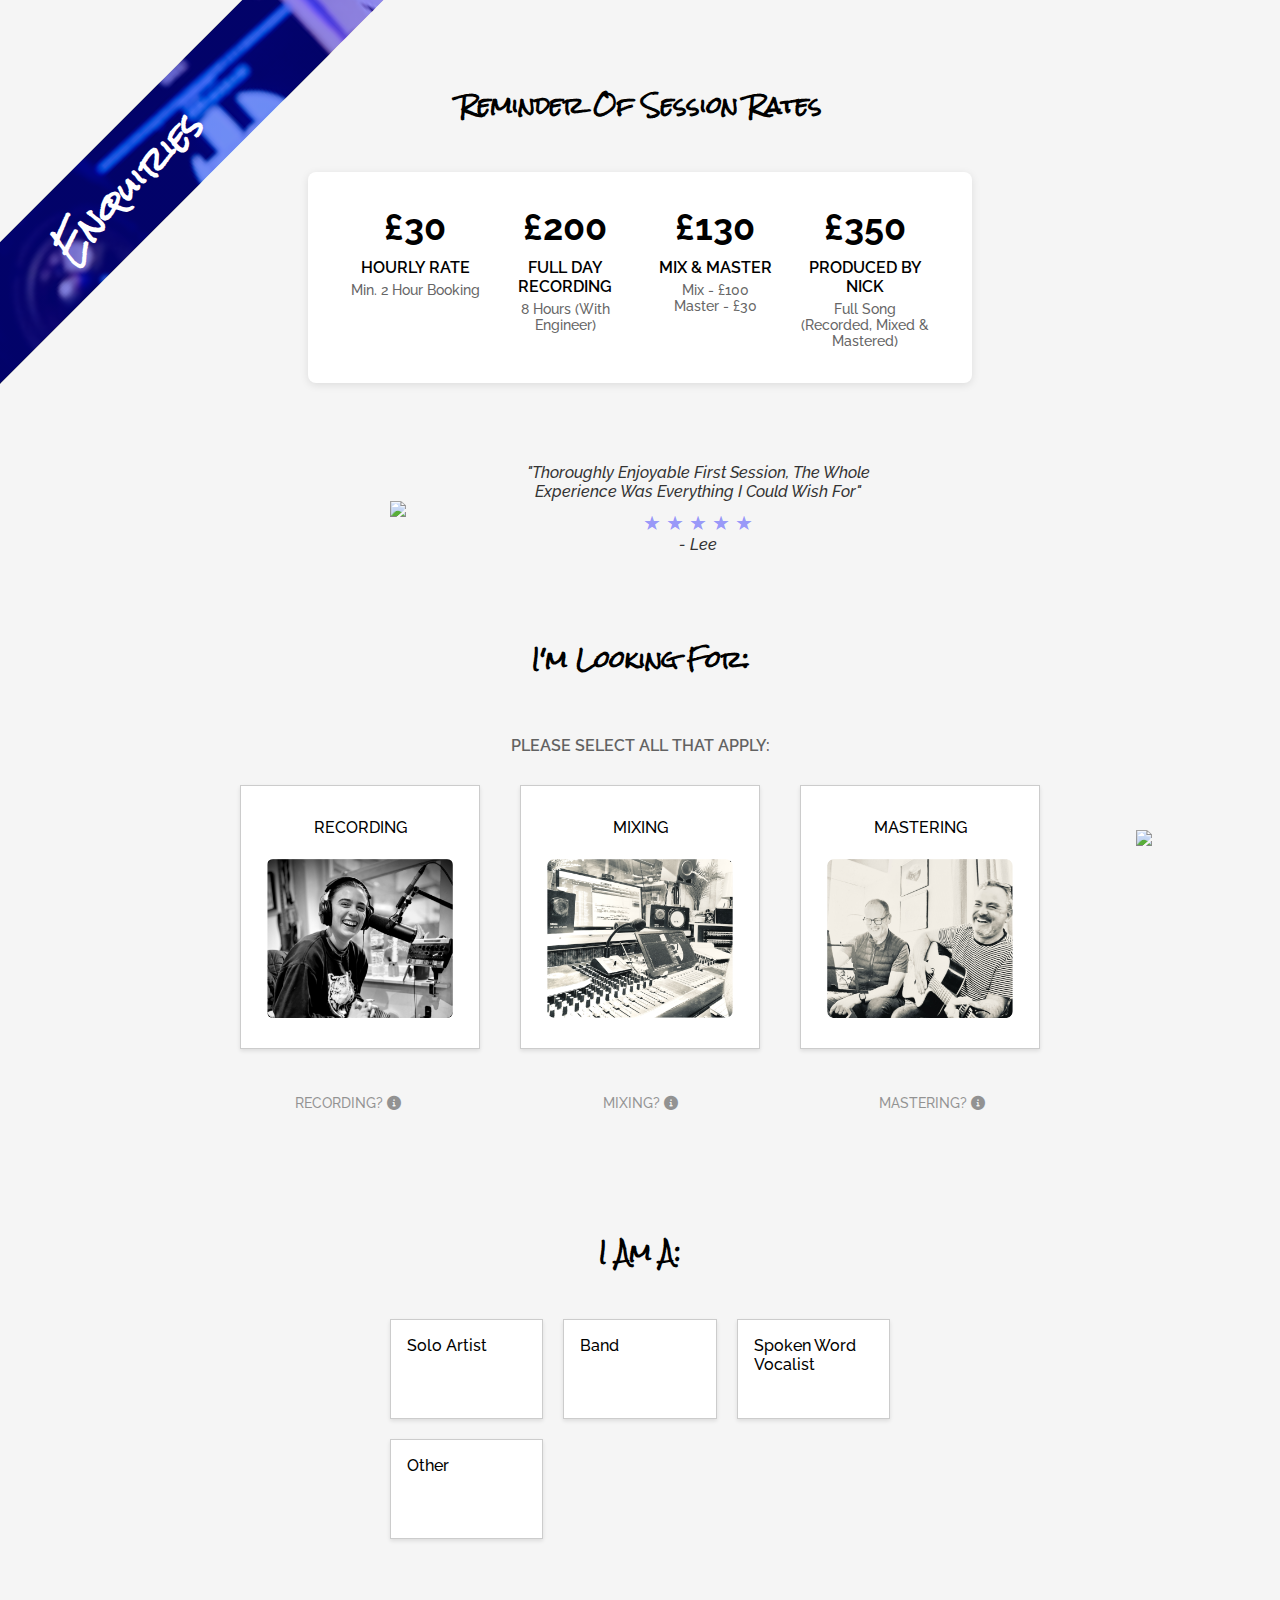
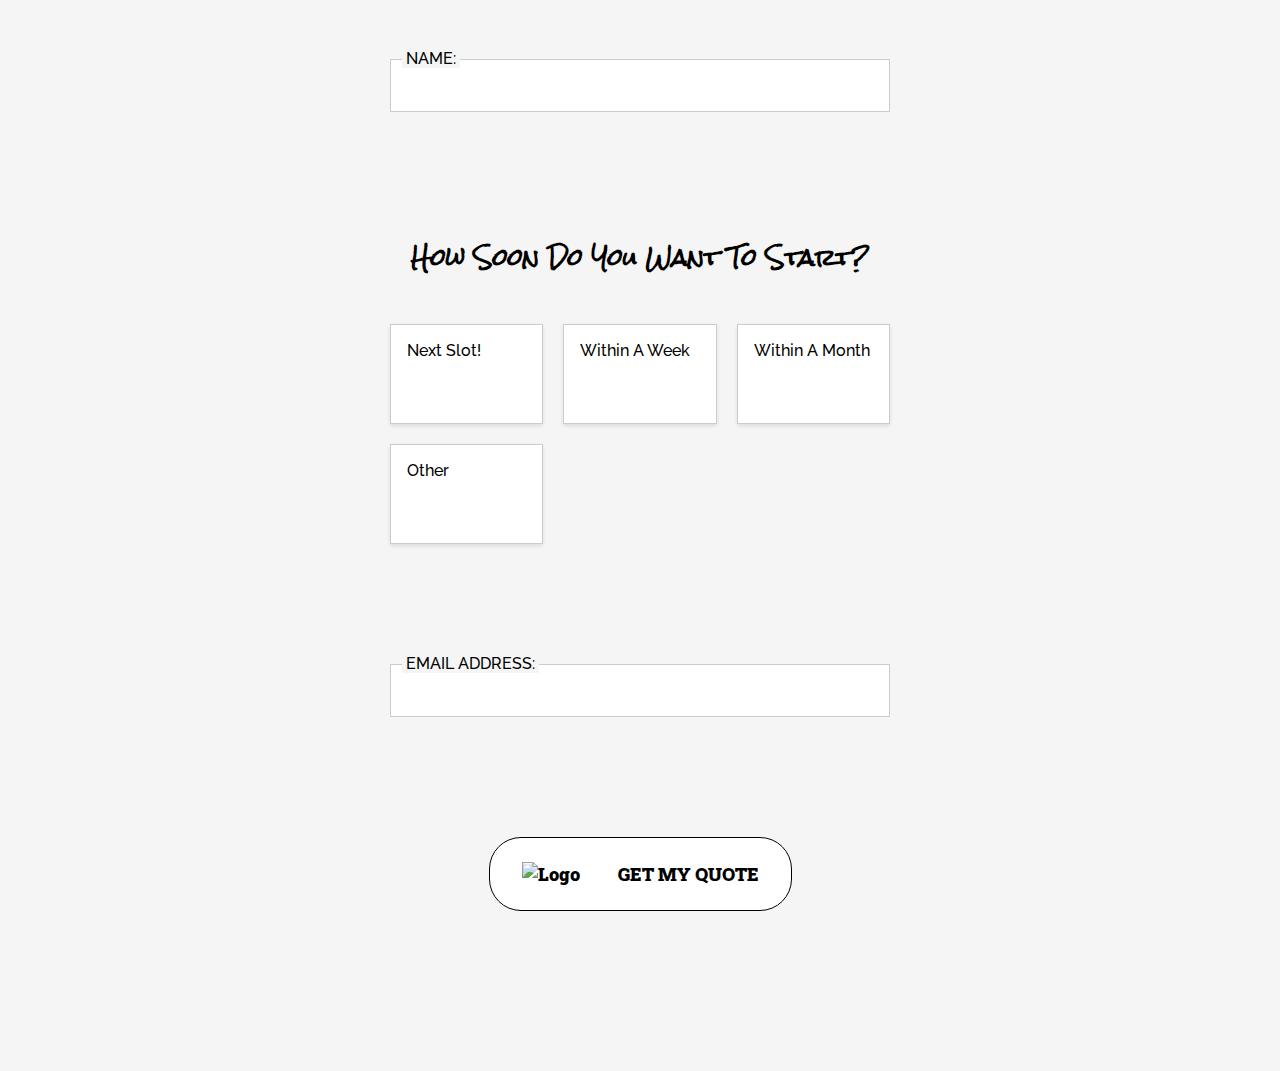
==== index.html @ 798bffa3 "Init" ====
<!DOCTYPE html>
<html lang="en">

<head>
  <meta charset="UTF-8">
  <meta name="viewport" content="width=device-width, initial-scale=1.0">
  <title>3507 Enquiries</title>
  <!-- Styles -->
  <link rel="stylesheet" href="https://cdnjs.cloudflare.com/ajax/libs/font-awesome/6.0.0-beta3/css/all.min.css">
  <!-- Scripts -->
  <script src="script.js" defer></script>
  <script src="//cdnjs.cloudflare.com/ajax/libs/jquery/2.1.3/jquery.min.js"></script>
</head>

<body>

  <!-- Add Updated CSS -->
  <script>
    const link = document.createElement('link');
    link.rel = 'stylesheet';
    link.href = 'style.css?v=' + new Date().getTime(); // Appends a unique timestamp
    document.head.appendChild(link);
  </script>

  <!-- Header -->
  <!-- <div class="header">
    <img src="images/3507-logo.png" class="header-logo" />
    <div class="form-header">
      <div class="form-title">
        INQUIRY<br>FORM
      </div>
    </div>
  </div> -->

  <!-- <div class="page-break-pink"></div> -->

  <div class="rotated-bar">
    <span>Enquiries</span>
  </div>

  <img src=svgs/down-arrow.svg class="down-arrow">

  <form class="wrapper" action="enquiry_in.php" method="post">

    <!-- <img src="images/enquiries-logo.png" class="enquiries-logo"/> -->

    <!-- Rates Reminder -->
    <div class="section rates-section">
      <h2>reminder of session rates</h2>
      <div class="rates-container">
        <div class="rate-item hover-effect pointer"
        onclick="selectBoxes(['FOR_REC'])">
            <p class="price">£30</p>
            <p class="label">HOURLY RATE</p>
            <p class="note">Min. 2 hour booking</p>
        </div>
        <div class="rate-item hover-effect pointer" 
        onclick="selectBoxes(['FOR_REC'])">
            <p class="price">£200</p>
            <p class="label">FULL DAY RECORDING</p>
            <p class="note">8 hours (with engineer)</p>
        </div>
        <div class="rate-item hover-effect pointer" 
        onclick="selectBoxes(['FOR_MIX','FOR_MASTER'])">
            <p class="price">£130</p>
            <p class="label">MIX & MASTER</p>
            <p class="note">Mix - £100<br>Master - £30</p>
        </div>
        <div class="rate-item hover-effect pointer" 
        onclick="selectBoxes(['FOR_REC','FOR_MIX','FOR_MASTER'])">
            <p class="price">£350</p>
            <p class="label">PRODUCED BY NICK</p>
            <p class="note">Full song (recorded, mixed & mastered)</p>
        </div>
      </div>
    </div>

    <!-- Reviews -->
    <div class="two-inputs">
      <img class="header-logo" src="images/3507-logo.png"/>
      <div class="review-container">
        <p class="review-text">"Thoroughly enjoyable first session, the whole experience was everything I could wish for"</p>
        <div class="stars">
          <span>&#9733;</span>
          <span>&#9733;</span>
          <span>&#9733;</span>
          <span>&#9733;</span>
          <span>&#9733;</span>
          <p class="review-text">- Lee</p>
        </div>
      </div>
    </div>

    <!-- I'm Looking For [FOR_REC,MIX,MASTER] -->
    <div class="section large-section">
      <h2>I'm Looking For: </h2>
      <h3>Please Select All That Apply:</h3>

      <div class="large-boxes">
        <label class="option large-box blue-hue">
          <input type="checkbox" id="FOR_REC" name="FOR_REC" value="1">
          <div class="highlight-container">
            <h1>RECORDING</h1>
            <svg class="highlight-stroke" xmlns="http://www.w3.org/2000/svg" viewBox="0 0 500 100" preserveAspectRatio="none">
              <path d="M10 50 Q 250 0 490 50" fill="none" stroke="blue" stroke-width="80" stroke-linecap="round" stroke-dasharray="500" stroke-dashoffset="500"/>
            </svg>
          </div>
          <img src="images/recording-img.png" alt="Recording" draggable="false">
        </label>
    
        <label class="option large-box green-hue">
          <input type="checkbox" id="FOR_MIX" name="FOR_MIX" value="1">
          <div class="highlight-container">
            <h1>MIXING</h1>
            <svg class="highlight-stroke" xmlns="http://www.w3.org/2000/svg" viewBox="0 0 500 100" preserveAspectRatio="none">
              <path d="M10 50 Q 250 0 490 50" fill="none" stroke="green" stroke-width="80" stroke-linecap="round" stroke-dasharray="500" stroke-dashoffset="500"/>
            </svg>
          </div>
          <img src="images/mixing-img.png" alt="Mixing" draggable="false">
        </label>
    
        <label class="option large-box red-hue">
          <input type="checkbox" id="FOR_MASTER" name="FOR_MASTER" value="1">
          <div class="highlight-container">
            <h1>MASTERING</h1>
            <svg class="highlight-stroke" xmlns="http://www.w3.org/2000/svg" viewBox="0 0 500 100" preserveAspectRatio="none">
              <path d="M10 50 Q 250 0 490 50" fill="none" stroke="red" stroke-width="80" stroke-linecap="round" stroke-dasharray="500" stroke-dashoffset="500"/>
            </svg>
          </div>
          <img src="images/mastering-img.png" alt="Mastering" draggable="false">
        </label>
      </div>

      <!-- Info Boxes -->
      <div class="large-boxes">
        <p class="info-text large-box" onclick="showInfo(this, 'recording')">Recording? <i class="fas fa-info-circle"></i></p>
        <p class="info-text large-box" onclick="showInfo(this, 'mixing')">Mixing? <i class="fas fa-info-circle"></i></p>
        <p class="info-text large-box" onclick="showInfo(this, 'mastering')">Mastering? <i class="fas fa-info-circle"></i></p>
      </div>
      <div id="info-popup" class="info-popup">
        <div class="info-popup-content">
          <span class="close" onclick="closeInfoPopup()">&times;</span>
          <p id="info-text"></p>
        </div>
      </div>

    </div>


    <!-- Booking For [FOR_SOLO,BAND,SW,OTHER] -->
    <div class="section">
      <h2>I Am A: </h2>
      <div class="tick-boxes">
        <label class="option btn-posnawr" onclick="showSections('.artist');changeLabelText('ARTIST NAME:')">
          <input type="radio" id="FOR_SOLO" name="artist_type" value="SOLO" required>
          <p>Solo Artist</p>
          <span></span>
        </label>
        <label class="option btn-posnawr" onclick="showSections('.band');changeLabelText('BAND NAME:')">
          <input type="radio" id="FOR_BAND" name="artist_type" value="BAND">
          <p>Band</p>
          <span></span>
        </label>
        <label class="option btn-posnawr" onclick="showSections('.spoken-word')">
          <input type="radio" id="FOR_SW" name="artist_type" value="SPOKEN_WORD">
          <p>Spoken Word Vocalist</p>
          <span></span>
        </label>
        <label class="option btn-posnawr" onclick="addOtherInput(event); showSections()">
          <input type="radio" id="FOR_OTHER" name="artist_type" value="OTHER">
          <p>Other</p>
          <span></span>
        </label>
      </div>
    </div>

    
    <!-- Name & Artist/Band Name [NAME,ARTIST_NAME] -->
    <div class="two-inputs">
      <!-- Name [NAME] -->
      <div class="form-item text-input">
        <label for="NAME">NAME:</label>
        <input type="text" id="NAME" name="NAME" required autocomplete="name">
      </div>
      <!-- Artist Name [ARTIST_NAME] -->
      <div class="form-item text-input artist band">
        <label for="ARTIST_NAME"></label>
        <input type="text" id="ARTIST_NAME" name="ARTIST_NAME">
      </div>
    </div>


    <!-- I Want To Record [TYPE_SINGLE,MULTI,OTHER] -->
    <div class="section recording">
      <h2>I Want To Record: </h2>
      <div class="tick-boxes">
        <label class="option btn-posnawr artist band">
          <input type="radio" id="TYPE_SINGLE" name="record_type" value="1_SONG" required>
          <p>A Song</p>
          <span></span>
        </label>
        <label class="option btn-posnawr artist band">
          <input type="radio" id="TYPE_MULTI" name="record_type" value="ALBUM_EP">
          <p>Album / EP</p>
          <span></span>
        </label>
        <label class="option btn-posnawr spoken-word">
          <input type="radio" id="TYPE_SW" name="record_type" value="SPOKEN_WORD">
          <p>Spoken Word</p>
          <span></span>
        </label>
        <label class="option btn-posnawr" onclick="addOtherInput(event)">
          <input type="radio" id="TYPE_OTHER" name="record_type" value="OTHER">
          <p>Other</p>
          <span></span>
        </label>
      </div>
    </div>


    <!-- Music Genre [GENRE]-->
    <div class="section artist band">
      <h2>Music Genre:</h2>
      <div class="form-item">
        <select id="GENRE" name="GENRE">
          <option value="" disabled selected>SELECT GENRE</option>
          <option value="Pop">Pop</option>
          <option value="Rock">Rock</option>
          <option value="Hip Hop">Hip Hop</option>
          <option value="Jazz">Jazz</option>
          <option value="Classical">Classical</option>
          <option value="Blues">Blues</option>
          <option value="Country">Country</option>
          <option value="Electronic">Electronic</option>
          <option value="Reggae">Reggae</option>
          <option value="Funk">Funk</option>
          <option value="Soul">Soul</option>
          <option value="R&B">R&B</option>
          <option value="Metal">Metal</option>
          <option value="Punk">Punk</option>
          <option value="Folk">Folk</option>
          <option value="Techno">Techno</option>
          <option value="House">House</option>
          <option value="Latin">Latin</option>
          <option value="Reggaeton">Reggaeton</option>
          <option value="Dancehall">Dancehall</option>
          <option value="K-Pop">K-Pop</option>
          <option value="Indie">Indie</option>
          <option value="Alternative">Alternative</option>
          <option value="Other">Other</option>
        </select>        
      </div>
    </div>


    <!-- Instruments Offered -->
    <div class="section artist band recording">
      <h2>Instruments Offered By 3507</h2>
      <h3>Select Any You Wish To Use:</h3>
      <div class="tick-boxes">
        <label class="option btn-posnawr">
          <input type="checkbox" id="electric-guitar" name="instrument" value="electric-guitar">
          <p>Electric Guitar</p>
          <span></span>
        </label>
        <label class="option btn-posnawr">
          <input type="checkbox" id="acoustic-guitar" name="instrument" value="acoustic-guitar">
          <p>Acoustic Guitar</p>
          <!-- <img src="svgs/acoustic-guitar.svg"/> -->
          <span></span>
        </label>
        <label class="option btn-posnawr">
          <input type="checkbox" id="bass" name="instrument" value="bass">
          <p>Bass</p>
          <span></span>
        </label>
        <label class="option btn-posnawr">
          <input type="checkbox" id="acoustic-piano" name="instrument" value="acoustic-piano">
          <p>Acoustic Piano</p>
          <span></span>
        </label>
        <label class="option btn-posnawr">
          <input type="checkbox" id="amps" name="instrument" value="amps">
          <p>Amps</p>
          <span></span>
        </label>
      </div>
    </div>


    <!-- Session Musicians Needed -->
    <div class="section artist band recording">
      <h2>Extra Session Musicians Needed?</h2>
      <div class="tick-boxes">
        <label class="option btn-posnawr">
          <input type="checkbox" id="drums" name="musician" value="drums">
          <p>Drums</p>
          <span></span>
        </label>
        <label class="option btn-posnawr">
          <input type="checkbox" id="bass-musician" name="musician" value="bass">
          <p>Bass</p>
          <span></span>
        </label>
        <label class="option btn-posnawr">
          <input type="checkbox" id="keys" name="musician" value="keys">
          <p>Keys</p>
          <span></span>
        </label>
        <label class="option btn-posnawr">
          <input type="checkbox" id="vocalist" name="musician" value="vocalist">
          <p>Vocalist</p>
          <span></span>
        </label>
      </div>
    </div>


    <!-- Equipment to Bring -->
    <div class="section recording">
      <h2>What equipment will you bring? This could be laptops, instruments..</h2>
      <div class="tick-boxes equipment">
        <div class="form-item">
          <input type="text" id="equipment1" name="equipment1" placeholder="Item 1...">
        </div>
        <div class="form-item">
          <input type="text" id="equipment2" name="equipment2" placeholder="Item 2...">
        </div>
        <div class="form-item">
          <input type="text" id="equipment3" name="equipment3" placeholder="Item 3...">
        </div>
        <button type="button" class="add-item-button" onclick="addNewInput()">+</button>
      </div>
    </div>


    <!-- Session Timing -->
    <div class="section">
      <h2>How soon do you want to start?</h2>
      <div class="tick-boxes">
        <label class="option btn-posnawr">
          <input type="radio" id="next-slot" name="session-timing" value="next-slot" required>
          <p>Next Slot!</p>
          <span></span>
        </label>
        <label class="option btn-posnawr">
          <input type="radio" id="within-week" name="session-timing" value="within-week">
          <p>Within a week</p>
          <span></span>
        </label>
        <label class="option btn-posnawr">
          <input type="radio" id="within-month" name="session-timing" value="within-month">
          <p>Within a month</p>
          <span></span>
        </label>
        <label class="option btn-posnawr" onclick="addOtherInput(event)">
          <input type="radio" id="other" name="session-timing" value="other">
          <p>Other</p>
          <span></span>
        </label>
      </div>
    </div>

    <!-- Session Goals -->
    <div class="section artist band spoken-word">
      <h2>What do you want to have achieved by the end of the session?</h2>
      <div class="tick-boxes">
        <label class="option btn-posnawr artist band">
          <input type="radio" id="full-song" name="session-goal" value="full-song" required>
          <p>A full song</p>
          <span></span>
        </label>
        <label class="option btn-posnawr spoken-word">
          <input type="radio" id="full-song" name="session-goal" value="full-song" required>
          <p>A full recording</p>
          <span></span>
        </label>
      </div>
    </div>

    <!-- Enter Email [EMAIL]-->
    <div class="form-item text-input">
      <label for="EMAIL">EMAIL ADDRESS:</label>
      <input type="email" id="EMAIL" name="EMAIL" required>
    </div>

    <!-- Get Package Button -->
    <button type="submit" class="access-button collision-btn" id="get-package">
      <img src="images/3507-logo.png" alt="Logo" />
      <span>GET MY QUOTE</span>
    </button>
    <p id="selected-options"></p>

  </form>
  <!-- <script src="script.js"></script> -->

</body>

</html>
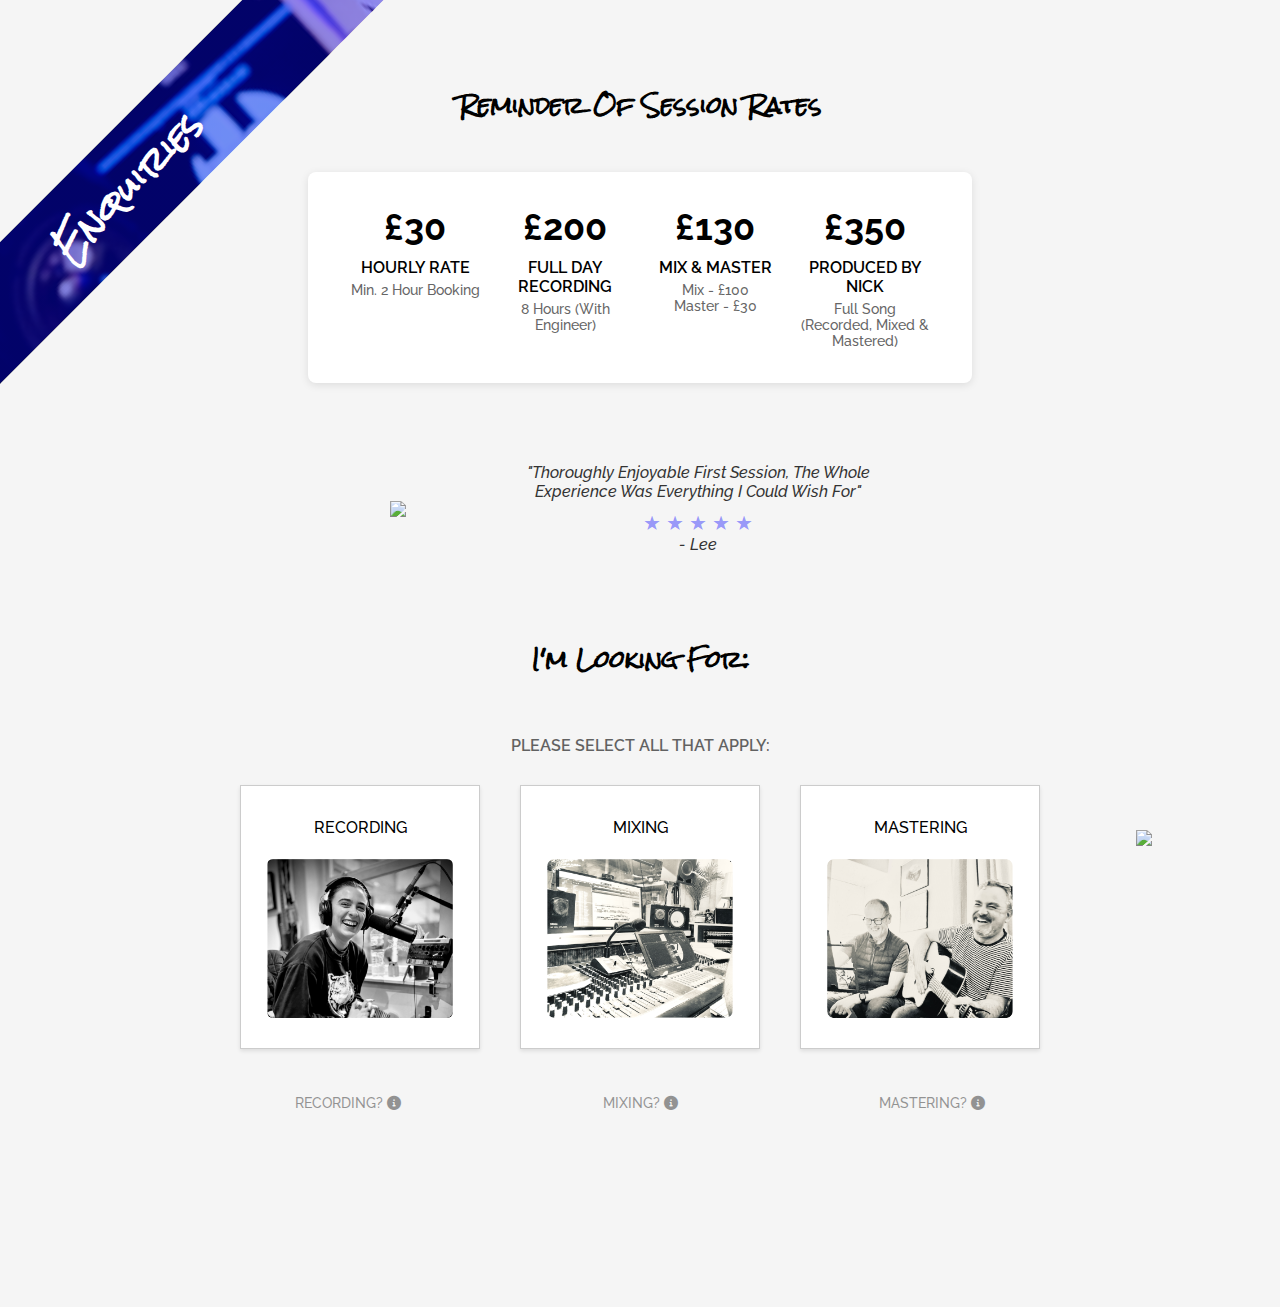
==== commit 6fd94c27: "hides future questions" ====
--- a/index.html
+++ b/index.html
@@ -6,6 +6,7 @@
   <meta name="viewport" content="width=device-width, initial-scale=1.0">
   <title>3507 Enquiries</title>
   <!-- Styles -->
+  <link rel="stylesheet" href="style.css">
   <link rel="stylesheet" href="https://cdnjs.cloudflare.com/ajax/libs/font-awesome/6.0.0-beta3/css/all.min.css">
   <!-- Scripts -->
   <script src="script.js" defer></script>
@@ -13,14 +14,6 @@
 </head>
 
 <body>
-
-  <!-- Add Updated CSS -->
-  <script>
-    const link = document.createElement('link');
-    link.rel = 'stylesheet';
-    link.href = 'style.css?v=' + new Date().getTime(); // Appends a unique timestamp
-    document.head.appendChild(link);
-  </script>
 
   <!-- Header -->
   <!-- <div class="header">
@@ -90,9 +83,10 @@
         </div>
       </div>
     </div>
+    
 
     <!-- I'm Looking For [FOR_REC,MIX,MASTER] -->
-    <div class="section large-section">
+    <div class="question large-section">
       <h2>I'm Looking For: </h2>
       <h3>Please Select All That Apply:</h3>
 
@@ -148,7 +142,7 @@
 
 
     <!-- Booking For [FOR_SOLO,BAND,SW,OTHER] -->
-    <div class="section">
+    <div class="question">
       <h2>I Am A: </h2>
       <div class="tick-boxes">
         <label class="option btn-posnawr" onclick="showSections('.artist');changeLabelText('ARTIST NAME:')">
@@ -174,9 +168,9 @@
       </div>
     </div>
 
-    
+
     <!-- Name & Artist/Band Name [NAME,ARTIST_NAME] -->
-    <div class="two-inputs">
+    <div class="question two-inputs">
       <!-- Name [NAME] -->
       <div class="form-item text-input">
         <label for="NAME">NAME:</label>
@@ -191,7 +185,7 @@
 
 
     <!-- I Want To Record [TYPE_SINGLE,MULTI,OTHER] -->
-    <div class="section recording">
+    <div class="question recording">
       <h2>I Want To Record: </h2>
       <div class="tick-boxes">
         <label class="option btn-posnawr artist band">
@@ -219,7 +213,7 @@
 
 
     <!-- Music Genre [GENRE]-->
-    <div class="section artist band">
+    <div class="question artist band">
       <h2>Music Genre:</h2>
       <div class="form-item">
         <select id="GENRE" name="GENRE">
@@ -254,7 +248,7 @@
 
 
     <!-- Instruments Offered -->
-    <div class="section artist band recording">
+    <div class="question artist band recording">
       <h2>Instruments Offered By 3507</h2>
       <h3>Select Any You Wish To Use:</h3>
       <div class="tick-boxes">
@@ -289,7 +283,7 @@
 
 
     <!-- Session Musicians Needed -->
-    <div class="section artist band recording">
+    <div class="question artist band recording">
       <h2>Extra Session Musicians Needed?</h2>
       <div class="tick-boxes">
         <label class="option btn-posnawr">
@@ -317,7 +311,7 @@
 
 
     <!-- Equipment to Bring -->
-    <div class="section recording">
+    <div class="question recording">
       <h2>What equipment will you bring? This could be laptops, instruments..</h2>
       <div class="tick-boxes equipment">
         <div class="form-item">
@@ -335,7 +329,7 @@
 
 
     <!-- Session Timing -->
-    <div class="section">
+    <div class="question">
       <h2>How soon do you want to start?</h2>
       <div class="tick-boxes">
         <label class="option btn-posnawr">
@@ -362,7 +356,7 @@
     </div>
 
     <!-- Session Goals -->
-    <div class="section artist band spoken-word">
+    <div class="question artist band spoken-word">
       <h2>What do you want to have achieved by the end of the session?</h2>
       <div class="tick-boxes">
         <label class="option btn-posnawr artist band">
@@ -379,7 +373,7 @@
     </div>
 
     <!-- Enter Email [EMAIL]-->
-    <div class="form-item text-input">
+    <div class="question form-item text-input last-question">
       <label for="EMAIL">EMAIL ADDRESS:</label>
       <input type="email" id="EMAIL" name="EMAIL" required>
     </div>
--- a/style.css
+++ b/style.css
@@ -0,0 +1,899 @@
+@import url('https://fonts.googleapis.com/css2?family=Roboto+Slab:wght@400;700&display=swap');
+@import url('https://fonts.googleapis.com/css2?family=Roboto+Serif:wght@400;700&display=swap');
+@import url('https://fonts.googleapis.com/css2?family=Rock+Salt&display=swap');
+@import url('https://fonts.googleapis.com/css2?family=Raleway:wght@400;700&display=swap');
+
+
+:root {
+  /* Page Background */
+  --page-bg-color: #F5F5F5;
+
+  /* Fonts */
+  --primary-font: 'Raleway', sans-serif;
+    /* --primary-font: 'Roboto Serif', serif; */
+  --secondary-font: 'Roboto Slab', sans-serif;
+  --title-font-size: 22px;
+  --basic-font-size: 16px;
+  --small-font-size: 14px;
+
+  /* All Inputs */
+  --line-style: solid;
+  --line-width: 1px;
+  --line-color: #ccc;
+  --text-color: #000000;
+  --radius: 0px;
+  --fill-color: white;
+  --span-color: #b3b3b3;
+  --hover-color: black;
+  --text-selected: white;
+  --box-padding: 16px;
+  --border: var(--line-width) var(--line-style) var(--line-color);
+
+  /* Collision Button */
+  --collision-anim-speed: 0.6s;
+
+  /* Position Aware Button */
+  --psw-span-dim: 56vmin; /*Dimension*/
+  --posaware-transition-speed: 0.5s;
+
+  /* Gap Between Items */
+  --gap: 16px;
+  --tick-box-gap: --gap*0.9vmin;
+
+  /* Transitions */
+  --filter-speed: 0.6s;
+  --hue-duration: 0s;
+  --highlight-duration: 0.6s;
+
+  --scale-amount: 1.1;
+}
+
+/* Text + Headers */
+
+/* RECORDING, MIXING, MASTERING Headers */
+h1 {
+  margin: 0;
+  padding: 2px;
+  font-family: var(--primary-font);
+  font-weight: 500;
+  font-size: var(--basic-font-size)+3;
+}
+
+h2 {
+  margin: 0 auto;
+  text-align: center;
+  margin-bottom: 20px;
+  font-family: 'Rock Salt', 'sans-serif';
+  font-size: var(--title-font-size);
+  padding: 0;
+}
+
+h3 {
+  opacity: 0.6;
+  font-size: var(--basic-font-size);
+  font-weight: 600;
+  text-transform: uppercase;
+  margin: calc(var(--gap)*0.5) auto;
+  padding: 0;
+}
+
+p {
+  text-transform: capitalize;
+  margin: 0;
+  padding: 0;
+}
+
+/* Body */
+
+html {
+  overflow-x: hidden;
+}
+
+body {
+  gap: calc(var(--gap)*2);
+  text-transform: capitalize;
+  display: flex;
+  flex-direction: column;
+  align-items: center;
+  justify-content: center;
+  color: var(--text-color);
+  background-color: var(--page-bg-color);
+  font-family: var(--primary-font);
+  font-weight: 500;
+}
+
+/* Header */
+
+.header {
+  display: flex;
+  flex-direction: column;
+  gap: calc(var(--gap)*2);
+  align-items: center;
+}
+
+.header-logo {
+  width: 170px;
+  height: width;
+}
+
+.two-inputs {
+  align-items: center;
+}
+
+.form-title {
+  padding: 22px 32px;
+  border: dashed 9px black;
+  border-radius: var(--radius);
+  font-family: var(--secondary-font);
+  font-size: 3rem;
+  font-weight: 600;
+  background-color: white;
+}
+
+.page-break-pink {
+  width: 100vw;
+  height: 60px;
+  background-color: #C22E79;
+  border: solid 2px black;
+}
+
+/* Wraps All Questions */
+
+.wrapper {
+  gap: calc(var(--gap) * 4);
+  display: flex;
+  flex-direction: column;
+  align-items: center;
+  max-width: 500px;
+  padding: 8vmin;
+}
+
+/* Each Question */
+
+.section,
+.question {
+  flex-direction: column;
+  display: flex;
+  gap: var(--gap);
+  width: 100%;
+}
+
+.two-inputs {
+  width: 100%;
+  display: flex;
+  flex-direction: column;
+  gap: calc(var(--gap)*4);
+}
+
+.large-section {
+  margin-bottom: calc(var(--gap)*1.5);
+  align-items: center;
+}
+
+/* Tick Boxes Div */
+
+.tick-boxes {
+  display: grid;
+  gap: var(--gap);
+  grid-template-columns:
+    repeat(3, 1fr);
+  list-style-type: none;
+  width: 100%;
+  box-sizing: border-box;
+}
+
+.large-boxes {
+  display: flex;
+  gap: calc(var(--gap)*2);
+  flex-direction: column;
+  align-items: center;
+}
+
+/* Each Box */
+
+.option {
+  flex-direction: column;
+  gap: calc(var(--gap)*0.5);
+  display: flex;
+  border-radius: var(--radius);
+  border: var(--line-width) var(--line-style) var(--line-color);
+  cursor: pointer;
+  background-color: #ffffff;
+  padding: var(--box-padding);
+  box-sizing: border-box;
+  min-height: 100px;
+  transition: background-color var(--posaware-transition-speed) ease, color var(--posaware-transition-speed) ease, border-color var(--posaware-transition-speed) ease;
+  box-shadow: 0 2px 4px rgba(0, 0, 0, 0.1);
+}
+
+.grid-col-span-2 {
+  grid-column: span 2;
+}
+.grid-col-span-2 input {
+  box-sizing: border-box
+}
+
+.large-box {
+  padding: 30px 26px;
+  display: flex;
+  flex-direction: column;
+  gap: var(--gap);
+  align-items: center;
+  min-width: 240px;
+}
+
+.large-box p,
+.large-box span {
+  cursor: pointer;
+}
+
+
+/* Removing Basic Checkboxes */
+input[type="radio"] {
+  display: none;
+}
+/* Checkbox Inputs (Multiple Selected) */
+/* input[type="checkbox"] {
+  position: absolute;
+  opacity: 0;
+  cursor: pointer;
+} */
+/* Puts Checkmark infront */
+.option input[type="checkbox"] {
+  z-index: 1000;
+}
+/* Removes Checkbox Mark - Large Inputs */
+.large-box input[type="checkbox"] {
+  position: absolute;
+  display: none;
+  opacity: 0;
+}
+
+
+/* Image in Box */
+
+.large-box img {
+  width: 100%;
+  height: 100%;
+  border-radius: 6px;
+}
+
+/* Icon in Box */
+
+.option img[src$=".svg"] {
+  top: 2px;
+  right: 2px;
+  width: 20px;
+  height: 20px;
+}
+
+.option:hover img[src$=".svg"],
+.option.selected img[src$=".svg"] {
+  filter: invert(1);
+  transition: filter var(--posaware-transition-speed);
+}
+
+/* Text in Box */
+
+input[type="text"],
+input[type="email"] {
+  font-family: var(--primary-font); /* Apply the custom font */
+  font-size: var(--basic-font-size); /* Apply the custom font size */
+  width: 100%;
+  padding: var(--box-padding);
+}
+
+
+/* Form styling */
+
+form {
+  width: 100%;
+  padding: 0;
+  margin: 0;
+}
+
+form input {
+  width: 100%;
+}
+
+.form-item {
+  width: 100%;
+  position: relative;
+}
+
+/* Input Field */
+.form-item input {
+  padding: var(--box-padding);
+  box-sizing: border-box;
+  border: var(--border);
+  border-radius: var(--radius);
+}
+
+.form-item label {
+  position: absolute;
+  top: -10px;
+  left: 12px;
+  background-color: var(--page-bg-color);
+  border-radius: var(--radius);
+  padding: 0 4px;
+}
+
+/* Margin on Text Inputs (Name, Email, etc.) */
+.text-input {
+  margin: calc(var(--gap)*2) auto;
+}
+
+
+
+/* Buttons */
+
+button {
+  cursor: pointer;
+}
+
+:root {
+  --border-color: black;
+  --button-timing-function: ease-in-out;
+  --access-gradient: linear-gradient(-54deg, #787878 0%, #000000 40%, #000000 60%, #8c8c8c 100%);
+  --access-button-width: 280px;
+  --circle-width: calc(var(--access-button-width) * 1.2);
+  --circle-height: calc(var(--access-button-width) * 0.9);
+}
+
+
+/* SUBMIT / ACCESS Button */
+
+.access-button {
+  border-radius: 32px;
+  border: var(--line-width) solid black;
+  padding: 24px 30px;
+  display: flex;
+  gap: var(--gap);
+  flex-direction: row;
+  justify-content: center; /* Align content horizontally */
+  align-items: center; /* Align items vertically */
+  flex-wrap: wrap; /* Allow items to wrap within the button */
+  font-size: 18.4px;
+  font-family: var(--secondary-font);
+  font-weight: 900;
+  text-align: left;
+  background: var(--fill-color);
+  width: auto; /* Let the width be flexible within max-width */
+  box-sizing: border-box;
+}
+
+.access-button span {
+  flex-grow: 1; /* Allow span to grow and wrap */
+  word-break: break-word; /* Allow long words to break */
+  white-space: normal; /* Allow normal wrapping */
+}
+
+.access-button:hover {
+  color: white;
+}
+
+.access-button img {
+  width: 76px;
+  flex-shrink: 0; /* Prevent the image from shrinking */
+}
+
+.access-button span,
+.access-button img {
+  z-index: 2;
+  transition: color var(--collision-anim-speed);
+}
+
+
+/* COLLISION Formatting */
+
+@keyframes criss-cross-left {
+  0% {
+    left: -20px;
+  }
+
+  50% {
+    left: 50%;
+    width: 20px;
+    height: 20px;
+  }
+
+  100% {
+    left: 50%;
+    width: var(--circle-width);
+    height: var(--circle-height);
+  }
+}
+
+@keyframes criss-cross-right {
+  0% {
+    right: -20px;
+  }
+
+  50% {
+    right: 50%;
+    width: 20px;
+    height: 20px;
+  }
+
+  100% {
+    right: 50%;
+    width: var(--circle-width);
+    height: var(--circle-height);
+  }
+}
+
+.collision-btn {
+  overflow: hidden;
+  position: relative;
+
+  &::before,
+  &::after {
+    position: absolute;
+    top: 50%;
+    content: '';
+    width: 20px;
+    height: 20px;
+    background: var(--access-gradient);
+    border-radius: 50%;
+    z-index: 1;
+  }
+
+  &::before {
+    left: -20px;
+    transform: translate(-50%, -50%);
+  }
+
+  &::after {
+    right: -20px;
+    transform: translate(50%, -50%);
+  }
+
+  &:hover {
+
+    &::before {
+      animation: criss-cross-left var(--collision-anim-speed) both alternate;
+    }
+
+    &::after {
+      animation: criss-cross-right 0.75s both alternate;
+    }
+  }
+}
+
+
+
+/* POSITION AWARE Button */
+
+.btn-posnawr {
+  background-color: var(--fill-color);
+  text-decoration: none;
+  position: relative;
+  overflow: hidden;
+  transition: color var(--posaware-transition-speed) var(--button-timing-function);
+}
+
+.btn-posnawr span {
+  width: 0;
+  height: 0;
+  border-radius: 50%;
+  position: absolute;
+  background-color: var(--span-color);
+  -webkit-transition: width var(--posaware-transition-speed) var(--button-timing-function), height var(--posaware-transition-speed) var(--button-timing-function);
+  transition: width var(--posaware-transition-speed) var(--button-timing-function), height var(--posaware-transition-speed) var(--button-timing-function);
+  -webkit-transform: translate(-50%, -50%);
+  transform: translate(-50%, -50%);
+  z-index: 0;
+}
+
+.btn-posnawr p,
+.btn-posnawr img {
+  z-index: 1;
+}
+
+.btn-posnawr:hover {
+  color: var(--hover-color);
+}
+
+
+.btn-posnawr:hover span {
+  width: var(--psw-span-dim);
+  height: var(--psw-span-dim);
+}
+
+.btn-posnawr:hover img,
+.btn-posnawr.selected img {
+  transition: filter var(--posaware-transition-speed);
+}
+
+/* Large Button Animation */
+
+:root {
+  --hue-saturation: 1.5;
+}
+.option {
+  transition: transform 0.6s ease;
+}
+
+/* Rotations */
+.rotate {
+  transform: rotate(-10deg) scale(1.1);
+}
+.hover-rotate:hover {
+  transform: rotate(-10deg) scale(1.1);
+}
+.hover-rotate img {
+  transition: filter var(--hue-duration) ease;
+}
+
+/* Hues */
+.blue-hue:hover img,
+.blue-hue input:checked ~ img {
+  filter: brightness(0.9) sepia(0.4) hue-rotate(180deg) saturate(var(--hue-saturation));
+}
+.green-hue:hover img,
+.green-hue input:checked ~ img {
+  filter: brightness(0.9) sepia(0.4) hue-rotate(65deg) saturate(var(--hue-saturation));
+}
+.red-hue:hover img,
+.red-hue input:checked ~ img {
+  filter: brightness(0.9) sepia(0.4) hue-rotate(-35deg) saturate(var(--hue-saturation));
+}
+.option:checked {
+  filter: brightness(0.9) sepia(0.4) hue-rotate(-35deg) saturate(var(--hue-saturation));
+}
+
+
+/* Dropdown Selection */
+select {
+  width: 100%;
+  outline: none;
+  padding: var(--box-padding);
+  border: var(--border);
+  font-family: var(--primary-font);
+  font-size: var(--basic-font-size);
+  border-radius: var(--radius);
+  /* Fixing Arrow */
+  appearance: none; /* Removes default styling */
+  -webkit-appearance: none; /* Ensures compatibility with WebKit browsers */
+  -moz-appearance: none; /* Ensures compatibility with Firefox */
+  position: relative;
+  background-image: url('data:image/svg+xml;charset=UTF-8,<svg xmlns="http://www.w3.org/2000/svg" viewBox="0 0 4 5"><path fill="%23000" d="M2 5L0 3h4z"/></svg>'); /* Custom arrow pointing down */
+  background-repeat: no-repeat;
+  background-size: 10px; /* Adjust size of the arrow */
+  background-position: right var(--box-padding) center; /* Adjust position of the arrow */
+}
+
+select option[value=""] {
+  color: #aaa; /* Sets the color to a light grey */
+}
+
+
+/* Extras */
+
+.add-item-button {
+  height: 24px;
+}
+
+
+/* Highlighting Text */
+
+:root {
+  --highlight-opacity: 0.4;
+}
+
+.highlight-container {
+  position: relative;
+  display: inline-block;
+}
+
+.large-box input {
+  cursor: pointer;
+}
+
+.highlight-stroke {
+  position: absolute;
+  width: 100%;
+  height: 100%;
+  top: 50%;
+  left: 0;
+  transform: translateY(-50%);
+  pointer-events: none;
+}
+
+.highlight-stroke path {
+  opacity: var(--highlight-opacity);
+  stroke-dasharray: 500;
+  stroke-dashoffset: 500;
+}
+
+@keyframes drawStroke {
+  to {
+      stroke-dashoffset: 0;
+      opacity: var(--highlight-opacity);
+  }
+}
+
+.large-box p {
+  position: relative;
+  z-index: 1;
+}
+
+@keyframes reverseStroke {
+  from {
+    stroke-dashoffset: 0;
+  }
+  to {
+    stroke-dashoffset: 500;
+  }
+}
+
+
+/* Info Boxes */
+
+.info-text {
+  cursor: pointer;
+  text-transform: uppercase;
+  margin: 0;
+  margin-top: var(--gap);
+  font-size: var(--small-font-size);
+  opacity: 0.4;
+  flex-direction: row;
+  justify-content: center;
+  gap: 4px;
+  padding: 6px;
+}
+
+/* Popup container */
+.info-popup {
+  display: none;
+  position: absolute;
+  z-index: 100;
+  background-color: #fefefe;
+  padding: var(--box-padding);
+  box-shadow: 0 5px 15px rgba(0,0,0,0.3);
+  font-size: 14px;
+  width: 205px;
+  height: auto;
+  border: var(--border);
+}
+
+.info-popup p {
+  text-transform: none;
+}
+
+/* Close button */
+.close {
+  color: #aaa;
+  float: right;
+  font-size: 20px;
+  font-weight: bold;
+}
+
+.close:hover,
+.close:focus {
+  color: black;
+  text-decoration: none;
+  cursor: pointer;
+}
+
+
+/* Showing / Hiding Smoothly */
+
+
+
+
+/* Rates */
+
+.rates-section {
+  align-items: center;
+}
+.rates-container {
+  background-color: #ffffff;
+  padding: 24px 32px;
+  border-radius: 8px;
+  box-shadow: 0 2px 8px rgba(0, 0, 0, 0.1);
+  text-align: center;
+  width: 120%;
+  display: flex;
+  justify-content: space-between;
+}
+
+.rate-item {
+  flex: 1;
+  padding: 10px;
+  text-align: center;
+}
+
+.hover-effect {
+  transition: transform 0.35s ease;
+}
+
+.rate-item:hover {
+  cursor: default;
+}
+
+.hover-effect:hover {
+  transform: scale(var(--scale-amount));
+}
+
+/* .small-hover {
+  cursor: default;
+}
+
+.small-hover:hover {
+  transform: scale(calc(1+(var(--scale-amount)-1)*0.5));
+  cursor: default;
+} */
+
+.hover-effect.pointer:hover {
+  transform: scale(var(--scale-amount));
+  cursor: pointer;
+}
+
+.price {
+  font-size: 36px;
+  font-weight: bold;
+  margin-bottom: 10px;
+}
+
+.label {
+  font-size: var(--basic-font-size);
+  font-weight: 600;
+  margin-bottom: 5px;
+}
+
+.note {
+  font-size: var(--small-font-size);
+  color: #666;
+}
+
+
+/* Reviews */
+.review-container {
+  display: flex;
+  flex-direction: column;
+  gap: calc(var(--gap)/2);
+  text-align: center;
+  align-items: center;
+}
+
+.review-text {
+  font-size: var(--basic-font-size);
+  font-style: italic;
+  color: #333;
+  max-width: 70vw;
+}
+
+.stars {
+  color: rgba(0, 0, 255, var(--highlight-opacity));
+  font-size: 20px;
+  display: block;
+}
+
+
+/* Rotated Bar - Enquiries Bar */
+
+.rotated-bar {
+  position: absolute;
+  left: -90%;
+  top: 15%;
+  transform: rotate(-45deg);
+  width: 200%;
+  height: 100px;
+  background: url('images/bar-image.png');
+  opacity: 1; /* Lower the opacity of the image */
+  background-size: cover; /* Ensures the image covers the entire area while maintaining its aspect ratio */
+  background-position: center; /* Centers the image within the bar */
+  background-repeat: no-repeat; /* Prevents the image from repeating */
+  display: flex;
+  justify-content: center;
+  align-items: center;
+  overflow: hidden; /* Ensures the content is clipped to the boundaries of the bar */
+}
+
+.rotated-bar::before {
+  background: 
+      linear-gradient(rgba(0, 0, 255, var(--highlight-opacity)), rgba(0, 0, 255, var(--highlight-opacity)));
+  content: "";
+  position: absolute;
+  top: 0;
+  left: 0;
+  right: 0;
+  bottom: 0;
+  background-size: cover;
+  background-position: center;
+  background-repeat: no-repeat;
+  z-index: -1; /* Ensure it's behind the text and overlay */
+  pointer-events: none; /* Make sure it doesn’t interfere with user interaction */
+}
+
+.rotated-bar span {
+  font-family: 'Rock Salt', 'sans-serif';
+  color: white;
+  font-size: 32px;
+  font-weight: bold;
+}
+
+
+/* Changes highlight colour */
+::selection {
+  background-color: black;
+  color: white; /* Ensures the text remains readable against the black background */
+}
+
+
+
+
+/* Unused */
+
+
+.enquiries-logo {
+  width: 550px;
+  height: auto;
+}
+
+
+
+/* Media Queries - Large Device */
+
+@media (min-width: 769px) {
+  .header {
+    flex-direction: row;
+  }
+  .large-boxes {
+    flex-direction: row;
+  }
+  :root {
+    --gap: 20px;
+  }
+  .two-inputs {
+    flex-direction: row;
+    gap: var(--gap);
+  }
+}
+
+
+/* For Small Screens - Media Queries */
+@media (max-width: 769px) {
+  .large-box {
+    min-width: 0;
+    width: 50vw;
+  }
+  .rates-section {
+    width: 50%;
+  }
+  .rates-container {
+    flex-direction: column;
+    align-items: center;
+    padding: 24px 20px;
+  }
+  .rate-item {
+    width: 60%;
+  }
+  .rate-item .price {
+    font-size: 1.8rem;
+  }
+  .rotated-bar {
+    left: -80%;
+    z-index: -1;
+  }
+  .down-arrow {
+    display: none;
+  }
+}
+
+
+/* Stops hover effects */
+.disable-hover * {
+  pointer-events: none;
+}
+
+.pointer {
+  cursor: pointer;
+}
+
+.down-arrow {
+  position: absolute;
+  bottom: 6vh;
+  right: 10vw;
+}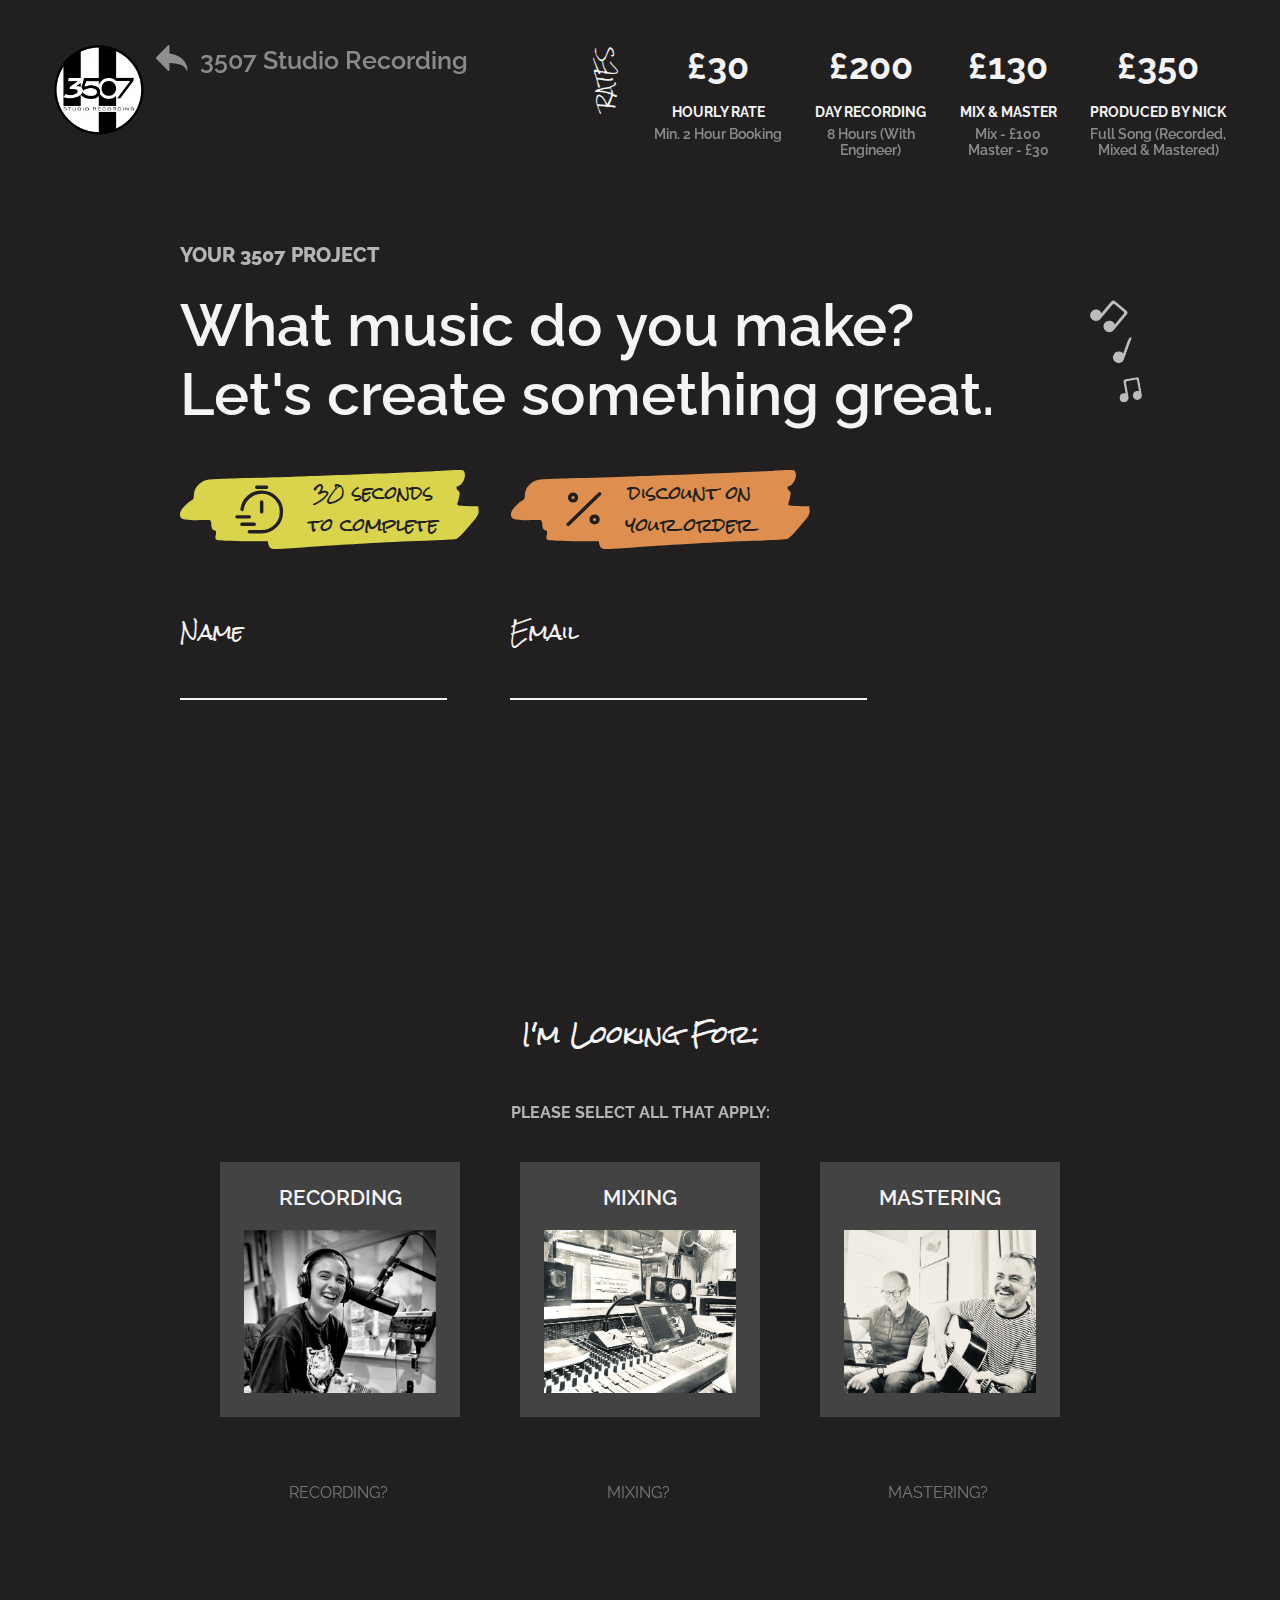
==== commit 188ecd7d: "changes" ====
--- a/index.html
+++ b/index.html
@@ -1,393 +1,184 @@
 <!DOCTYPE html>
 <html lang="en">
-
 <head>
   <meta charset="UTF-8">
   <meta name="viewport" content="width=device-width, initial-scale=1.0">
   <title>3507 Enquiries</title>
   <!-- Styles -->
+  <link rel="stylesheet" href="old-style.css">
   <link rel="stylesheet" href="style.css">
-  <link rel="stylesheet" href="https://cdnjs.cloudflare.com/ajax/libs/font-awesome/6.0.0-beta3/css/all.min.css">
   <!-- Scripts -->
   <script src="script.js" defer></script>
-  <script src="//cdnjs.cloudflare.com/ajax/libs/jquery/2.1.3/jquery.min.js"></script>
+  <script src="old-script.js" defer></script>
 </head>
-
 <body>
 
-  <!-- Header -->
-  <!-- <div class="header">
-    <img src="images/3507-logo.png" class="header-logo" />
-    <div class="form-header">
-      <div class="form-title">
-        INQUIRY<br>FORM
+  <!-- NAV -->
+  <div class="nav">
+    <!-- Top Left -->
+    <div class="top-left-nav">
+      <a href="https://3507.co.uk">
+        <img class="logo" src="images/3507-logo.png" />
+      </a>
+      <a href="https://3507.co.uk" class="top-left-nav">
+        <img class="back-arrow" src="svgs/back-arrow.svg">        
+        <p class="home-text">3507 Studio Recording</p>
+      </a>
+    </div>
+
+    <!-- Price Section -->
+    <div class="price-section">
+      <p class="rates-txt">RATES</p>
+      <div class="price-box">
+        <div class="price">£30</div>
+        <div class="price-label">HOURLY RATE</div>
+        <div class="price-note">Min. 2 Hour Booking</div>
+      </div>
+      <div class="price-box">
+        <div class="price">£200</div>
+        <div class="price-label">DAY RECORDING</div>
+        <div class="price-note">8 Hours (With<br>Engineer)</div>
+      </div>
+      <div class="price-box">
+        <div class="price">£130</div>
+        <div class="price-label">MIX & MASTER</div>
+        <div class="price-note">Mix - £100<br>Master - £30</div>
+      </div>
+      <div class="price-box">
+        <div class="price">£350</div>
+        <div class="price-label">PRODUCED BY NICK</div>
+        <div class="price-note">Full Song (Recorded,<br>Mixed & Mastered)</div>
       </div>
     </div>
-  </div> -->
-
-  <!-- <div class="page-break-pink"></div> -->
-
-  <div class="rotated-bar">
-    <span>Enquiries</span>
   </div>
 
-  <img src=svgs/down-arrow.svg class="down-arrow">
+  <!-- HERO CONTENT -->
+  <div class="wrapper">
 
-  <form class="wrapper" action="enquiry_in.php" method="post">
+    <!-- Hero Text -->
+    <div class="hero-section">
+      <div class="header-text">
+        <h3 class="project-title">YOUR 3507 PROJECT</h3>
+        <h2 class="project-subtitle" id="subtitle"></h2>
+        <img src="svgs/music-note.svg" class="music-note">
+      </div>
+      <!-- SCRIPT- Main Title -->
+      <script>
+        const subtitle = document.getElementById('subtitle');
+        subtitle.innerHTML = window.innerWidth <= 768 
+          ? "What music do you make? Let's create something great."
+          : "What music do you make?<br>Let's create something great.";
+      </script>
 
-    <!-- <img src="images/enquiries-logo.png" class="enquiries-logo"/> -->
-
-    <!-- Rates Reminder -->
-    <div class="section rates-section">
-      <h2>reminder of session rates</h2>
-      <div class="rates-container">
-        <div class="rate-item hover-effect pointer"
-        onclick="selectBoxes(['FOR_REC'])">
-            <p class="price">£30</p>
-            <p class="label">HOURLY RATE</p>
-            <p class="note">Min. 2 hour booking</p>
+      <!-- Incentives -->
+      <div class="highlight-group">
+        <div class="hdash unselectable">
+          <svg width="286" height="76" viewBox="0 0 286 76" fill="none" xmlns="http://www.w3.org/2000/svg">
+            <path d="M189.852 3.37956C216.832 2.29237 244.643 1.10635 251.471 0.612169C258.299 0.216827 265.793 -0.0796798 268.125 0.0191558C271.789 0.117991 272.288 0.612169 272.788 4.07141C273.121 6.2458 272.122 9.70504 270.623 11.6818C269.291 13.7573 267.459 15.4375 266.46 15.4375C265.46 15.4375 264.794 16.2282 264.794 17.1177C264.794 18.1061 265.627 19.2921 266.626 19.8851C267.625 20.4781 267.958 22.6525 267.459 24.8269C267.126 27.0013 266.293 29.9663 265.793 31.4489C264.794 34.2163 264.794 34.2163 285.611 34.7104L285.944 38.6639C286.278 41.2336 285.112 44.0998 282.447 47.0649C280.282 49.5358 275.952 54.6752 272.788 58.431C269.624 62.1867 265.793 65.646 264.295 66.1401C262.796 66.5355 248.474 67.3262 232.819 67.8203C216.998 68.4134 192.017 69.5005 177.362 70.2912C162.707 71.0819 144.388 72.1691 136.561 72.6633C128.733 73.2563 115.244 74.1458 106.584 74.8377C97.9239 75.5295 89.4305 75.7272 87.9317 75.3318C86.0998 74.9365 84.7675 73.5528 84.1013 68.3145L59.9534 68.1168C41.9674 68.018 35.4724 67.6227 34.4732 66.6343C33.8071 65.9425 33.6405 63.7681 34.3067 61.8902C34.9728 59.3205 34.6398 58.2333 32.6413 57.7391C30.8094 57.1461 29.9767 55.5647 29.9767 52.5008C29.9767 49.6346 29.3106 48.0532 27.9783 47.9544C26.8125 47.9544 21.6498 47.9544 16.6537 48.0532C11.6576 48.1521 5.8288 47.7567 3.83036 47.1637C0.832686 46.373 0 45.187 0 42.3208C0 39.9487 1.66537 37.0825 4.99612 34.0186C7.66071 31.35 10.8249 29.0768 11.6576 28.7803C12.6568 28.4838 13.323 26.3094 13.323 23.8385C13.323 21.3676 14.4887 17.9084 15.821 16.2282C17.1533 14.4491 19.9845 11.9783 21.9829 10.7922C25.4802 8.81552 27.9783 8.61785 51.6266 8.02484C65.7822 7.72833 91.5955 7.03648 109.082 6.44347C126.568 5.85045 162.873 4.56559 189.852 3.37956Z" 
+            fill="#FBF455"/>
+          </svg>
+          <img class="clock" src="svgs/clock.svg">
+          <p>30 seconds<br>to complete</p>
         </div>
-        <div class="rate-item hover-effect pointer" 
-        onclick="selectBoxes(['FOR_REC'])">
-            <p class="price">£200</p>
-            <p class="label">FULL DAY RECORDING</p>
-            <p class="note">8 hours (with engineer)</p>
-        </div>
-        <div class="rate-item hover-effect pointer" 
-        onclick="selectBoxes(['FOR_MIX','FOR_MASTER'])">
-            <p class="price">£130</p>
-            <p class="label">MIX & MASTER</p>
-            <p class="note">Mix - £100<br>Master - £30</p>
-        </div>
-        <div class="rate-item hover-effect pointer" 
-        onclick="selectBoxes(['FOR_REC','FOR_MIX','FOR_MASTER'])">
-            <p class="price">£350</p>
-            <p class="label">PRODUCED BY NICK</p>
-            <p class="note">Full song (recorded, mixed & mastered)</p>
+        <div class="hdash unselectable">
+          <svg width="286" height="76" viewBox="0 0 286 76" fill="none" xmlns="http://www.w3.org/2000/svg">
+            <path d="M189.852 3.37956C216.832 2.29237 244.643 1.10635 251.471 0.612169C258.299 0.216827 265.793 -0.0796798 268.125 0.0191558C271.789 0.117991 272.288 0.612169 272.788 4.07141C273.121 6.2458 272.122 9.70504 270.623 11.6818C269.291 13.7573 267.459 15.4375 266.46 15.4375C265.46 15.4375 264.794 16.2282 264.794 17.1177C264.794 18.1061 265.627 19.2921 266.626 19.8851C267.625 20.4781 267.958 22.6525 267.459 24.8269C267.126 27.0013 266.293 29.9663 265.793 31.4489C264.794 34.2163 264.794 34.2163 285.611 34.7104L285.944 38.6639C286.278 41.2336 285.112 44.0998 282.447 47.0649C280.282 49.5358 275.952 54.6752 272.788 58.431C269.624 62.1867 265.793 65.646 264.295 66.1401C262.796 66.5355 248.474 67.3262 232.819 67.8203C216.998 68.4134 192.017 69.5005 177.362 70.2912C162.707 71.0819 144.388 72.1691 136.561 72.6633C128.733 73.2563 115.244 74.1458 106.584 74.8377C97.9239 75.5295 89.4305 75.7272 87.9317 75.3318C86.0998 74.9365 84.7675 73.5528 84.1013 68.3145L59.9534 68.1168C41.9674 68.018 35.4724 67.6227 34.4732 66.6343C33.8071 65.9425 33.6405 63.7681 34.3067 61.8902C34.9728 59.3205 34.6398 58.2333 32.6413 57.7391C30.8094 57.1461 29.9767 55.5647 29.9767 52.5008C29.9767 49.6346 29.3106 48.0532 27.9783 47.9544C26.8125 47.9544 21.6498 47.9544 16.6537 48.0532C11.6576 48.1521 5.8288 47.7567 3.83036 47.1637C0.832686 46.373 0 45.187 0 42.3208C0 39.9487 1.66537 37.0825 4.99612 34.0186C7.66071 31.35 10.8249 29.0768 11.6576 28.7803C12.6568 28.4838 13.323 26.3094 13.323 23.8385C13.323 21.3676 14.4887 17.9084 15.821 16.2282C17.1533 14.4491 19.9845 11.9783 21.9829 10.7922C25.4802 8.81552 27.9783 8.61785 51.6266 8.02484C65.7822 7.72833 91.5955 7.03648 109.082 6.44347C126.568 5.85045 162.873 4.56559 189.852 3.37956Z" 
+            fill="#FFA358"/>
+          </svg>
+          <img class="percent" src="svgs/percent.svg">
+          <p>discount on<br>your order</p>
         </div>
       </div>
-    </div>
-
-    <!-- Reviews -->
-    <div class="two-inputs">
-      <img class="header-logo" src="images/3507-logo.png"/>
-      <div class="review-container">
-        <p class="review-text">"Thoroughly enjoyable first session, the whole experience was everything I could wish for"</p>
-        <div class="stars">
-          <span>&#9733;</span>
-          <span>&#9733;</span>
-          <span>&#9733;</span>
-          <span>&#9733;</span>
-          <span>&#9733;</span>
-          <p class="review-text">- Lee</p>
+    
+      <!-- Form Section -->
+      <div class="form-section">
+        <div class="form-input name">
+          <label for="name">Name</label>
+          <input type="text" id="name" name="name" class="input-box">
+        </div>
+        <div class="form-input email">
+          <label for="email">Email</label>
+          <input type="email" id="email" name="email" class="input-box">
         </div>
       </div>
-    </div>
-    
 
-    <!-- I'm Looking For [FOR_REC,MIX,MASTER] -->
-    <div class="question large-section">
-      <h2>I'm Looking For: </h2>
-      <h3>Please Select All That Apply:</h3>
+      <!-- SCRIPT- Focuses Name Input -->
+      <script>
+        window.onload = function() {
+          // Only on Desktop
+          if (window.innerWidth > 768) {
+            document.getElementById('name').focus(); // Auto-select the "Name" input field
+          }
+        };
+      </script>      
 
-      <div class="large-boxes">
-        <label class="option large-box blue-hue">
-          <input type="checkbox" id="FOR_REC" name="FOR_REC" value="1">
-          <div class="highlight-container">
-            <h1>RECORDING</h1>
-            <svg class="highlight-stroke" xmlns="http://www.w3.org/2000/svg" viewBox="0 0 500 100" preserveAspectRatio="none">
-              <path d="M10 50 Q 250 0 490 50" fill="none" stroke="blue" stroke-width="80" stroke-linecap="round" stroke-dasharray="500" stroke-dashoffset="500"/>
-            </svg>
-          </div>
-          <img src="images/recording-img.png" alt="Recording" draggable="false">
-        </label>
-    
-        <label class="option large-box green-hue">
-          <input type="checkbox" id="FOR_MIX" name="FOR_MIX" value="1">
-          <div class="highlight-container">
-            <h1>MIXING</h1>
-            <svg class="highlight-stroke" xmlns="http://www.w3.org/2000/svg" viewBox="0 0 500 100" preserveAspectRatio="none">
-              <path d="M10 50 Q 250 0 490 50" fill="none" stroke="green" stroke-width="80" stroke-linecap="round" stroke-dasharray="500" stroke-dashoffset="500"/>
-            </svg>
-          </div>
-          <img src="images/mixing-img.png" alt="Mixing" draggable="false">
-        </label>
-    
-        <label class="option large-box red-hue">
-          <input type="checkbox" id="FOR_MASTER" name="FOR_MASTER" value="1">
-          <div class="highlight-container">
-            <h1>MASTERING</h1>
-            <svg class="highlight-stroke" xmlns="http://www.w3.org/2000/svg" viewBox="0 0 500 100" preserveAspectRatio="none">
-              <path d="M10 50 Q 250 0 490 50" fill="none" stroke="red" stroke-width="80" stroke-linecap="round" stroke-dasharray="500" stroke-dashoffset="500"/>
-            </svg>
-          </div>
-          <img src="images/mastering-img.png" alt="Mastering" draggable="false">
-        </label>
-      </div>
-
-      <!-- Info Boxes -->
-      <div class="large-boxes">
-        <p class="info-text large-box" onclick="showInfo(this, 'recording')">Recording? <i class="fas fa-info-circle"></i></p>
-        <p class="info-text large-box" onclick="showInfo(this, 'mixing')">Mixing? <i class="fas fa-info-circle"></i></p>
-        <p class="info-text large-box" onclick="showInfo(this, 'mastering')">Mastering? <i class="fas fa-info-circle"></i></p>
-      </div>
-      <div id="info-popup" class="info-popup">
-        <div class="info-popup-content">
-          <span class="close" onclick="closeInfoPopup()">&times;</span>
-          <p id="info-text"></p>
-        </div>
-      </div>
 
     </div>
 
 
-    <!-- Booking For [FOR_SOLO,BAND,SW,OTHER] -->
-    <div class="question">
-      <h2>I Am A: </h2>
-      <div class="tick-boxes">
-        <label class="option btn-posnawr" onclick="showSections('.artist');changeLabelText('ARTIST NAME:')">
-          <input type="radio" id="FOR_SOLO" name="artist_type" value="SOLO" required>
-          <p>Solo Artist</p>
-          <span></span>
-        </label>
-        <label class="option btn-posnawr" onclick="showSections('.band');changeLabelText('BAND NAME:')">
-          <input type="radio" id="FOR_BAND" name="artist_type" value="BAND">
-          <p>Band</p>
-          <span></span>
-        </label>
-        <label class="option btn-posnawr" onclick="showSections('.spoken-word')">
-          <input type="radio" id="FOR_SW" name="artist_type" value="SPOKEN_WORD">
-          <p>Spoken Word Vocalist</p>
-          <span></span>
-        </label>
-        <label class="option btn-posnawr" onclick="addOtherInput(event); showSections()">
-          <input type="radio" id="FOR_OTHER" name="artist_type" value="OTHER">
-          <p>Other</p>
-          <span></span>
-        </label>
+    <!-- I'm Looking For [FOR_REC,MIX,MASTER] -->
+    <div class="questions">
+    
+      <div class="question" id="next-section">
+        <h2>I'm Looking For: </h2>
+        <h3>PLEASE SELECT ALL THAT APPLY:</h3>
+
+        <div class="large-boxes">
+          <label class="option large-box blue-hue">
+            <input type="checkbox" id="FOR_REC" name="FOR_REC" value="1">
+            <div class="highlight-container">
+              <h1>RECORDING</h1>
+              <svg class="highlight-stroke" xmlns="http://www.w3.org/2000/svg" viewBox="0 0 500 100" preserveAspectRatio="none">
+                <path d="M10 50 Q 250 0 490 50" fill="none" stroke="#1E80FF" stroke-width="80" stroke-linecap="round" stroke-dasharray="500" stroke-dashoffset="500"/>
+              </svg>
+            </div>
+            <img src="images/recording-img.png" alt="Recording" draggable="false">
+          </label>
+      
+          <label class="option large-box green-hue">
+            <input type="checkbox" id="FOR_MIX" name="FOR_MIX" value="1">
+            <div class="highlight-container">
+              <h1>MIXING</h1>
+              <svg class="highlight-stroke" xmlns="http://www.w3.org/2000/svg" viewBox="0 0 500 100" preserveAspectRatio="none">
+                <path d="M10 50 Q 250 0 490 50" fill="none" stroke="green" stroke-width="80" stroke-linecap="round" stroke-dasharray="500" stroke-dashoffset="500"/>
+              </svg>
+            </div>
+            <img src="images/mixing-img.png" alt="Mixing" draggable="false">
+          </label>
+      
+          <label class="option large-box red-hue">
+            <input type="checkbox" id="FOR_MASTER" name="FOR_MASTER" value="1">
+            <div class="highlight-container">
+              <h1>MASTERING</h1>
+              <svg class="highlight-stroke" xmlns="http://www.w3.org/2000/svg" viewBox="0 0 500 100" preserveAspectRatio="none">
+                <path d="M10 50 Q 250 0 490 50" fill="none" stroke="red" stroke-width="80" stroke-linecap="round" stroke-dasharray="500" stroke-dashoffset="500"/>
+              </svg>
+            </div>
+            <img src="images/mastering-img.png" alt="Mastering" draggable="false">
+          </label>
+        </div>
+
+        <!-- Info Boxes -->
+        <div class="large-boxes">
+          <p class="info-text large-box" onclick="showInfo(this, 'recording')">Recording? <i class="fas fa-info-circle"></i></p>
+          <p class="info-text large-box" onclick="showInfo(this, 'mixing')">Mixing? <i class="fas fa-info-circle"></i></p>
+          <p class="info-text large-box" onclick="showInfo(this, 'mastering')">Mastering? <i class="fas fa-info-circle"></i></p>
+        </div>
+        <div id="info-popup" class="info-popup">
+          <div class="info-popup-content">
+            <span class="close" onclick="closeInfoPopup()">&times;</span>
+            <p id="info-text"></p>
+          </div>
+        </div>
+
       </div>
     </div>
 
-
-    <!-- Name & Artist/Band Name [NAME,ARTIST_NAME] -->
-    <div class="question two-inputs">
-      <!-- Name [NAME] -->
-      <div class="form-item text-input">
-        <label for="NAME">NAME:</label>
-        <input type="text" id="NAME" name="NAME" required autocomplete="name">
-      </div>
-      <!-- Artist Name [ARTIST_NAME] -->
-      <div class="form-item text-input artist band">
-        <label for="ARTIST_NAME"></label>
-        <input type="text" id="ARTIST_NAME" name="ARTIST_NAME">
-      </div>
-    </div>
-
-
-    <!-- I Want To Record [TYPE_SINGLE,MULTI,OTHER] -->
-    <div class="question recording">
-      <h2>I Want To Record: </h2>
-      <div class="tick-boxes">
-        <label class="option btn-posnawr artist band">
-          <input type="radio" id="TYPE_SINGLE" name="record_type" value="1_SONG" required>
-          <p>A Song</p>
-          <span></span>
-        </label>
-        <label class="option btn-posnawr artist band">
-          <input type="radio" id="TYPE_MULTI" name="record_type" value="ALBUM_EP">
-          <p>Album / EP</p>
-          <span></span>
-        </label>
-        <label class="option btn-posnawr spoken-word">
-          <input type="radio" id="TYPE_SW" name="record_type" value="SPOKEN_WORD">
-          <p>Spoken Word</p>
-          <span></span>
-        </label>
-        <label class="option btn-posnawr" onclick="addOtherInput(event)">
-          <input type="radio" id="TYPE_OTHER" name="record_type" value="OTHER">
-          <p>Other</p>
-          <span></span>
-        </label>
-      </div>
-    </div>
-
-
-    <!-- Music Genre [GENRE]-->
-    <div class="question artist band">
-      <h2>Music Genre:</h2>
-      <div class="form-item">
-        <select id="GENRE" name="GENRE">
-          <option value="" disabled selected>SELECT GENRE</option>
-          <option value="Pop">Pop</option>
-          <option value="Rock">Rock</option>
-          <option value="Hip Hop">Hip Hop</option>
-          <option value="Jazz">Jazz</option>
-          <option value="Classical">Classical</option>
-          <option value="Blues">Blues</option>
-          <option value="Country">Country</option>
-          <option value="Electronic">Electronic</option>
-          <option value="Reggae">Reggae</option>
-          <option value="Funk">Funk</option>
-          <option value="Soul">Soul</option>
-          <option value="R&B">R&B</option>
-          <option value="Metal">Metal</option>
-          <option value="Punk">Punk</option>
-          <option value="Folk">Folk</option>
-          <option value="Techno">Techno</option>
-          <option value="House">House</option>
-          <option value="Latin">Latin</option>
-          <option value="Reggaeton">Reggaeton</option>
-          <option value="Dancehall">Dancehall</option>
-          <option value="K-Pop">K-Pop</option>
-          <option value="Indie">Indie</option>
-          <option value="Alternative">Alternative</option>
-          <option value="Other">Other</option>
-        </select>        
-      </div>
-    </div>
-
-
-    <!-- Instruments Offered -->
-    <div class="question artist band recording">
-      <h2>Instruments Offered By 3507</h2>
-      <h3>Select Any You Wish To Use:</h3>
-      <div class="tick-boxes">
-        <label class="option btn-posnawr">
-          <input type="checkbox" id="electric-guitar" name="instrument" value="electric-guitar">
-          <p>Electric Guitar</p>
-          <span></span>
-        </label>
-        <label class="option btn-posnawr">
-          <input type="checkbox" id="acoustic-guitar" name="instrument" value="acoustic-guitar">
-          <p>Acoustic Guitar</p>
-          <!-- <img src="svgs/acoustic-guitar.svg"/> -->
-          <span></span>
-        </label>
-        <label class="option btn-posnawr">
-          <input type="checkbox" id="bass" name="instrument" value="bass">
-          <p>Bass</p>
-          <span></span>
-        </label>
-        <label class="option btn-posnawr">
-          <input type="checkbox" id="acoustic-piano" name="instrument" value="acoustic-piano">
-          <p>Acoustic Piano</p>
-          <span></span>
-        </label>
-        <label class="option btn-posnawr">
-          <input type="checkbox" id="amps" name="instrument" value="amps">
-          <p>Amps</p>
-          <span></span>
-        </label>
-      </div>
-    </div>
-
-
-    <!-- Session Musicians Needed -->
-    <div class="question artist band recording">
-      <h2>Extra Session Musicians Needed?</h2>
-      <div class="tick-boxes">
-        <label class="option btn-posnawr">
-          <input type="checkbox" id="drums" name="musician" value="drums">
-          <p>Drums</p>
-          <span></span>
-        </label>
-        <label class="option btn-posnawr">
-          <input type="checkbox" id="bass-musician" name="musician" value="bass">
-          <p>Bass</p>
-          <span></span>
-        </label>
-        <label class="option btn-posnawr">
-          <input type="checkbox" id="keys" name="musician" value="keys">
-          <p>Keys</p>
-          <span></span>
-        </label>
-        <label class="option btn-posnawr">
-          <input type="checkbox" id="vocalist" name="musician" value="vocalist">
-          <p>Vocalist</p>
-          <span></span>
-        </label>
-      </div>
-    </div>
-
-
-    <!-- Equipment to Bring -->
-    <div class="question recording">
-      <h2>What equipment will you bring? This could be laptops, instruments..</h2>
-      <div class="tick-boxes equipment">
-        <div class="form-item">
-          <input type="text" id="equipment1" name="equipment1" placeholder="Item 1...">
-        </div>
-        <div class="form-item">
-          <input type="text" id="equipment2" name="equipment2" placeholder="Item 2...">
-        </div>
-        <div class="form-item">
-          <input type="text" id="equipment3" name="equipment3" placeholder="Item 3...">
-        </div>
-        <button type="button" class="add-item-button" onclick="addNewInput()">+</button>
-      </div>
-    </div>
-
-
-    <!-- Session Timing -->
-    <div class="question">
-      <h2>How soon do you want to start?</h2>
-      <div class="tick-boxes">
-        <label class="option btn-posnawr">
-          <input type="radio" id="next-slot" name="session-timing" value="next-slot" required>
-          <p>Next Slot!</p>
-          <span></span>
-        </label>
-        <label class="option btn-posnawr">
-          <input type="radio" id="within-week" name="session-timing" value="within-week">
-          <p>Within a week</p>
-          <span></span>
-        </label>
-        <label class="option btn-posnawr">
-          <input type="radio" id="within-month" name="session-timing" value="within-month">
-          <p>Within a month</p>
-          <span></span>
-        </label>
-        <label class="option btn-posnawr" onclick="addOtherInput(event)">
-          <input type="radio" id="other" name="session-timing" value="other">
-          <p>Other</p>
-          <span></span>
-        </label>
-      </div>
-    </div>
-
-    <!-- Session Goals -->
-    <div class="question artist band spoken-word">
-      <h2>What do you want to have achieved by the end of the session?</h2>
-      <div class="tick-boxes">
-        <label class="option btn-posnawr artist band">
-          <input type="radio" id="full-song" name="session-goal" value="full-song" required>
-          <p>A full song</p>
-          <span></span>
-        </label>
-        <label class="option btn-posnawr spoken-word">
-          <input type="radio" id="full-song" name="session-goal" value="full-song" required>
-          <p>A full recording</p>
-          <span></span>
-        </label>
-      </div>
-    </div>
-
-    <!-- Enter Email [EMAIL]-->
-    <div class="question form-item text-input last-question">
-      <label for="EMAIL">EMAIL ADDRESS:</label>
-      <input type="email" id="EMAIL" name="EMAIL" required>
-    </div>
-
-    <!-- Get Package Button -->
-    <button type="submit" class="access-button collision-btn" id="get-package">
-      <img src="images/3507-logo.png" alt="Logo" />
-      <span>GET MY QUOTE</span>
-    </button>
-    <p id="selected-options"></p>
-
-  </form>
-  <!-- <script src="script.js"></script> -->
+    
+    <!-- Right Banner -->
+    <img class="right-banner unselectable" src="images/right-banner.png">
+  </div>
+  
 
 </body>
-
 </html>--- a/style.css
+++ b/style.css
@@ -1,173 +1,408 @@
-@import url('https://fonts.googleapis.com/css2?family=Roboto+Slab:wght@400;700&display=swap');
-@import url('https://fonts.googleapis.com/css2?family=Roboto+Serif:wght@400;700&display=swap');
+@import url('https://fonts.googleapis.com/css2?family=Raleway:wght@400;500;600;700&display=swap');
 @import url('https://fonts.googleapis.com/css2?family=Rock+Salt&display=swap');
-@import url('https://fonts.googleapis.com/css2?family=Raleway:wght@400;700&display=swap');
-
 
 :root {
+
   /* Page Background */
-  --page-bg-color: #F5F5F5;
-
+  --black: #211F1F;
+  --white: #f4f4f4;
   /* Fonts */
   --primary-font: 'Raleway', sans-serif;
-    /* --primary-font: 'Roboto Serif', serif; */
-  --secondary-font: 'Roboto Slab', sans-serif;
-  --title-font-size: 22px;
-  --basic-font-size: 16px;
-  --small-font-size: 14px;
+  --secondary-font: 'Rock Salt', sans-serif;
+  /* Other */
+  --top-padding: 27vmin;
+  --side-padding: 20vmin;
+  --scale-amount: 1.1;
+  /* Gap Between Items */
+  --gap: 16px;
+
+  /* Radius */
+  --radius: 0px;
+  /* Options */
+  --box-color: rgb(67, 67, 67);
+  --text-color: var(--white);
+  --q-bg-color: rgb(213, 213, 213);
 
   /* All Inputs */
   --line-style: solid;
   --line-width: 1px;
   --line-color: #ccc;
-  --text-color: #000000;
-  --radius: 0px;
-  --fill-color: white;
   --span-color: #b3b3b3;
   --hover-color: black;
   --text-selected: white;
   --box-padding: 16px;
   --border: var(--line-width) var(--line-style) var(--line-color);
-
   /* Collision Button */
   --collision-anim-speed: 0.6s;
-
   /* Position Aware Button */
   --psw-span-dim: 56vmin; /*Dimension*/
   --posaware-transition-speed: 0.5s;
-
-  /* Gap Between Items */
-  --gap: 16px;
-  --tick-box-gap: --gap*0.9vmin;
-
   /* Transitions */
   --filter-speed: 0.6s;
   --hue-duration: 0s;
-  --highlight-duration: 0.6s;
-
-  --scale-amount: 1.1;
-}
-
-/* Text + Headers */
-
-/* RECORDING, MIXING, MASTERING Headers */
-h1 {
-  margin: 0;
-  padding: 2px;
-  font-family: var(--primary-font);
-  font-weight: 500;
-  font-size: var(--basic-font-size)+3;
-}
-
-h2 {
-  margin: 0 auto;
-  text-align: center;
-  margin-bottom: 20px;
-  font-family: 'Rock Salt', 'sans-serif';
-  font-size: var(--title-font-size);
-  padding: 0;
-}
-
-h3 {
-  opacity: 0.6;
-  font-size: var(--basic-font-size);
-  font-weight: 600;
-  text-transform: uppercase;
-  margin: calc(var(--gap)*0.5) auto;
-  padding: 0;
-}
-
-p {
-  text-transform: capitalize;
+  /* Highlights */
+  --highlight-duration: 0.4s;
+  --highlight-opacity: 0.6;
+}
+
+
+
+/* RESETS */
+
+button, a {
   margin: 0;
   padding: 0;
-}
-
-/* Body */
-
-html {
-  overflow-x: hidden;
-}
+  all: unset;
+  cursor: pointer;
+  text-decoration: none;
+}
+body, h1, h2, h3, h4, h5, h6, p, ul {
+  margin: 0;
+  padding: 0;
+  font-weight: inherit;
+  font-size: inherit;
+  line-height: inherit;
+  color: inherit;
+}
+* {
+  box-sizing: border-box;
+}
+.unselectable {
+  -webkit-touch-callout: none;
+  -webkit-user-select: none;
+  -khtml-user-select: none;
+  -moz-user-select: none;
+  -ms-user-select: none;
+  -webkit-user-drag: none;
+  user-select: none !important;
+}
+/* RESETTING INPUTS */
+input {
+  transition: border-color 0.3s ease;
+  background-color: transparent !important;
+  appearance: none;
+  border: none;
+  outline: none;
+}
+.input-box::placeholder {
+  color: rgba(255, 255, 255, 0.5);
+  opacity: 1;
+}
+.input-box:focus {
+  color: var(--white);
+}
+/* Chrome */
+.input-box:-webkit-autofill {
+  background-color: transparent !important; /* Set background color to black */
+  -webkit-box-shadow: 0 0 0 1000px transparent inset !important; /* Reset the background color */
+  -webkit-text-fill-color: var(--white) !important; /* Keep the text white */
+  transition: background-color 5000s ease-in-out 0s; /* Prevent autofill flash */
+}
+/* Firefox */
+.input-box:-moz-autofill {
+  background-color: transparent !important; /* Set background color to black */
+  -moz-box-shadow: 0 0 0 1000px transparent inset !important; /* Reset the background color */
+  -moz-text-fill-color: var(--white) !important; /* Keep the text white */
+}
+
+
+
+/* MAIN CSS */
 
 body {
-  gap: calc(var(--gap)*2);
-  text-transform: capitalize;
+  margin: 0;
+  padding: 0;
+  color: var(--white);
+  background: var(--black);
+  font-family: 'Raleway', sans-serif;
+}
+.wrapper {
+  padding: var(--top-padding) var(--side-padding);
+  display: flex;
+  flex-direction: column;
+  gap: 22vmin;
+}
+
+
+/* HERO SECTION */
+
+.hero-section {
+  flex-direction: column;
+  display: flex;
+  gap: 48px;
+}
+.hero-section > * {
+  width: fit-content;
+}
+.header-text {
+  display: flex;
+  flex-direction: column;
+  gap: 24px;
+  position: relative;
+}
+.project-title {
+  font-size: 20px;
+  font-weight: 800;
+}
+.project-subtitle {
+  font-size: 6.5vmin;
+  font-weight: 600;
+}
+.project-title,
+.project-subtitle {
+  font-family: var(--primary-font);
+}
+.music-note {
+  width: 80px;
+  position: absolute;
+  bottom: 16%;
+  right: -20%;
+  rotate: 20deg;
+  opacity: 0.7;
+}
+
+/* incentives */
+
+:root {
+  --base-scale: 0.9vmin; /* Controls scale of highlights */
+}
+.highlight-group {
+  display: flex;
+  gap: calc(9 * var(--base-scale));
+}
+.hdash {
+  gap: calc(3 * var(--base-scale));
+  display: flex;
+  color: var(--black);
+  text-align: center;
+  align-items: center;
+  font-size: calc(2.2 * var(--base-scale));
+  line-height: calc(4 * var(--base-scale));
+  font-family: var(--secondary-font);
+}
+.hdash p {
+  white-space: nowrap;
+}
+.hdash svg {
+  height: calc(9.8 * var(--base-scale));
+  position: absolute;
+  opacity: 0.85;
+  width: auto;
+  z-index: -1;
+}
+.hdash img {
+  padding-left: calc(6.8 * var(--base-scale));
+}
+.hdash .clock {
+  height: calc(6 * var(--base-scale));
+}
+.hdash .percent {
+  height: calc(4.4 * var(--base-scale));
+}
+
+/* right banner */
+
+.right-banner {
+  height: 82vmin;
+  display: none;
+}
+
+/* inputs */
+
+.form-section {
+  padding-top: 2vmin;
+  display: flex;
+  gap: 7vmin;
+}
+.name {
+  width: 60%;
+}
+.email {
+  width: 80%;
+}
+.input-box {
+  width: 100%;
+  padding: 10px;
+  color: var(--white);
+  font-size: 18px;
+  font-weight: 600;
+  font-family: var(--primary-font);
+  border-bottom: 2px solid var(--white);
+}
+label {
+  color: var(--white);
+  font-size: 20px;
+  font-family: var(--secondary-font);
+}
+
+/* NAV-BAR */
+
+.nav {
+  padding: 5vmin 6vmin;
+  width: 100%;
+  display: flex;
+  position: absolute;
+  justify-content: space-between;
+}
+.top-left-nav {
+  gap: 12px;
+  display: flex;
+  align-items: start;
+}
+.logo {
+  width: 10vmin;
+  height: auto;
+}
+.home-text {
+  color: var(--white);
+  font-size: 2.8vmin;
+  font-weight: 600;
+}
+.back-arrow {
+  width: 3.6vmin;
+  padding: 0;
+}
+.home-text,
+.back-arrow {
+  opacity: 0.5;
+}
+
+/* rates */
+
+:root {
+  --price-font-size: 3.7vmin;
+  --small-price-font-size: calc(var(--price-font-size) * 0.43);
+}
+.rates-txt {
+  padding-top: 3.2vmin;
+  font-family: var(--secondary-font);
+  transform: rotate(-90deg);
+}
+.price-section {
+  display: flex;
+  align-items: flex-start;
+  gap: var(--price-font-size);
+}
+.price-box {
+  display: flex;
+  flex-direction: column;
+  justify-content: center;
+  align-items: center;
+  gap: calc(var(--price-font-size) * 0.2);
+}
+.price {
+  font-size: var(--price-font-size);
+  font-weight: 700;
+  text-align: center;
+}
+.price-label {
+  font-size: var(--small-price-font-size);
+  font-weight: 700;
+  text-align: center;
+}
+.price-note {
+  opacity: 0.5;
+  font-size: var(--small-price-font-size);
+  font-weight: 600;
+  text-align: center;
+}
+
+
+
+/* QUESTION BOXES */
+
+.questions {
   display: flex;
   flex-direction: column;
   align-items: center;
-  justify-content: center;
-  color: var(--text-color);
-  background-color: var(--page-bg-color);
+}
+h2 {
+  font-size: 24px;
+  font-family: var(--secondary-font);
+}
+h3 {
+  opacity: 0.7;
+  font-weight: 700;
+  font-size: 16px;
   font-family: var(--primary-font);
-  font-weight: 500;
-}
-
-/* Header */
-
-.header {
-  display: flex;
-  flex-direction: column;
+}
+.question {
   gap: calc(var(--gap)*2);
-  align-items: center;
-}
-
-.header-logo {
-  width: 170px;
-  height: width;
-}
-
-.two-inputs {
-  align-items: center;
-}
-
-.form-title {
-  padding: 22px 32px;
-  border: dashed 9px black;
-  border-radius: var(--radius);
-  font-family: var(--secondary-font);
-  font-size: 3rem;
-  font-weight: 600;
-  background-color: white;
-}
-
-.page-break-pink {
-  width: 100vw;
-  height: 60px;
-  background-color: #C22E79;
-  border: solid 2px black;
-}
-
-/* Wraps All Questions */
-
-.wrapper {
-  gap: calc(var(--gap) * 4);
   display: flex;
   flex-direction: column;
   align-items: center;
-  max-width: 500px;
-  padding: 8vmin;
-}
-
-/* Each Question */
-
-.section,
-.question {
+  padding: 12vmin;
+}
+.option {
+  color: var(--text-color);
+  font-weight: 500;
+  background-color: var(--box-color);
+  font-family: var(--primary-font);
+}
+.large-boxes {
+  display: flex;
+  gap: calc(var(--gap)*3);
   flex-direction: column;
-  display: flex;
+  align-items: center;
+}
+.large-box {
+  cursor: pointer;
+  padding: 24px 16px;
+  display: flex;
+  flex-direction: column;
   gap: var(--gap);
-  width: 100%;
-}
+  align-items: center;
+  min-width: 240px;
+  font-size: 2.3vmin;
+  border-radius: var(--radius) !important;
+}
+.large-box:has(input[type="checkbox"]:checked) {
+  background-color: var(--white);
+  color: var(--black);
+}
+.large-box img {
+  width: 92% !important;
+  border-radius: var(--radius) !important;
+}
+
+
+
+/* Smaller Screens */
+@media (max-width: 700px) {
+  :root {
+    --top-padding: 28vmin;
+  }
+  .right-banner {
+    display: none;
+  }
+  .form-section {
+    flex-direction: column;
+    gap: 3.6vmin;
+  }
+  .form-input {
+    width: 100%;
+  }
+  .music-note {
+    right: -26%;
+    top: 10%;
+  }
+}
+
+
+
+
+
+
+
+/* Text + Headers */
+
 
 .two-inputs {
   width: 100%;
   display: flex;
+  align-items: center;
   flex-direction: column;
   gap: calc(var(--gap)*4);
-}
-
-.large-section {
-  margin-bottom: calc(var(--gap)*1.5);
-  align-items: center;
 }
 
 /* Tick Boxes Div */
@@ -182,51 +417,6 @@
   box-sizing: border-box;
 }
 
-.large-boxes {
-  display: flex;
-  gap: calc(var(--gap)*2);
-  flex-direction: column;
-  align-items: center;
-}
-
-/* Each Box */
-
-.option {
-  flex-direction: column;
-  gap: calc(var(--gap)*0.5);
-  display: flex;
-  border-radius: var(--radius);
-  border: var(--line-width) var(--line-style) var(--line-color);
-  cursor: pointer;
-  background-color: #ffffff;
-  padding: var(--box-padding);
-  box-sizing: border-box;
-  min-height: 100px;
-  transition: background-color var(--posaware-transition-speed) ease, color var(--posaware-transition-speed) ease, border-color var(--posaware-transition-speed) ease;
-  box-shadow: 0 2px 4px rgba(0, 0, 0, 0.1);
-}
-
-.grid-col-span-2 {
-  grid-column: span 2;
-}
-.grid-col-span-2 input {
-  box-sizing: border-box
-}
-
-.large-box {
-  padding: 30px 26px;
-  display: flex;
-  flex-direction: column;
-  gap: var(--gap);
-  align-items: center;
-  min-width: 240px;
-}
-
-.large-box p,
-.large-box span {
-  cursor: pointer;
-}
-
 
 /* Removing Basic Checkboxes */
 input[type="radio"] {
@@ -272,17 +462,6 @@
   filter: invert(1);
   transition: filter var(--posaware-transition-speed);
 }
-
-/* Text in Box */
-
-input[type="text"],
-input[type="email"] {
-  font-family: var(--primary-font); /* Apply the custom font */
-  font-size: var(--basic-font-size); /* Apply the custom font size */
-  width: 100%;
-  padding: var(--box-padding);
-}
-
 
 /* Form styling */
 
@@ -511,7 +690,7 @@
   --hue-saturation: 1.5;
 }
 .option {
-  transition: transform 0.6s ease;
+  transition: transform 0.55s ease, background 0.45s ease;
 }
 
 /* Rotations */
@@ -520,6 +699,8 @@
 }
 .hover-rotate:hover {
   transform: rotate(-10deg) scale(1.1);
+  background: var(--white);
+  color: var(--black);
 }
 .hover-rotate img {
   transition: filter var(--hue-duration) ease;
@@ -577,11 +758,8 @@
 
 /* Highlighting Text */
 
-:root {
-  --highlight-opacity: 0.4;
-}
-
 .highlight-container {
+  font-weight: 600;
   position: relative;
   display: inline-block;
 }
@@ -592,12 +770,13 @@
 
 .highlight-stroke {
   position: absolute;
-  width: 100%;
+  width: 118%;
   height: 100%;
   top: 50%;
-  left: 0;
+  left: -9%;
   transform: translateY(-50%);
   pointer-events: none;
+  z-index: -1;
 }
 
 .highlight-stroke path {
@@ -642,6 +821,9 @@
   gap: 4px;
   padding: 6px;
 }
+#info-text {
+  color: var(--black);
+}
 
 /* Popup container */
 .info-popup {
@@ -688,7 +870,7 @@
   align-items: center;
 }
 .rates-container {
-  background-color: #ffffff;
+  background-color: var(--box-color);
   padding: 24px 32px;
   border-radius: 8px;
   box-shadow: 0 2px 8px rgba(0, 0, 0, 0.1);
@@ -760,7 +942,7 @@
 .review-text {
   font-size: var(--basic-font-size);
   font-style: italic;
-  color: #333;
+  color: var(--text-color);
   max-width: 70vw;
 }
 
@@ -815,18 +997,7 @@
 }
 
 
-/* Changes highlight colour */
-::selection {
-  background-color: black;
-  color: white; /* Ensures the text remains readable against the black background */
-}
-
-
-
-
 /* Unused */
-
-
 .enquiries-logo {
   width: 550px;
   height: auto;
@@ -896,4 +1067,17 @@
   position: absolute;
   bottom: 6vh;
   right: 10vw;
-}+}
+
+
+
+/* .question {
+  opacity: 0;
+  transform: translateY(-50px);
+  transition: opacity 0.5s ease, transform 0.5s ease;
+}
+
+.question.show {
+  opacity: 1;
+  transform: translateY(0);
+} */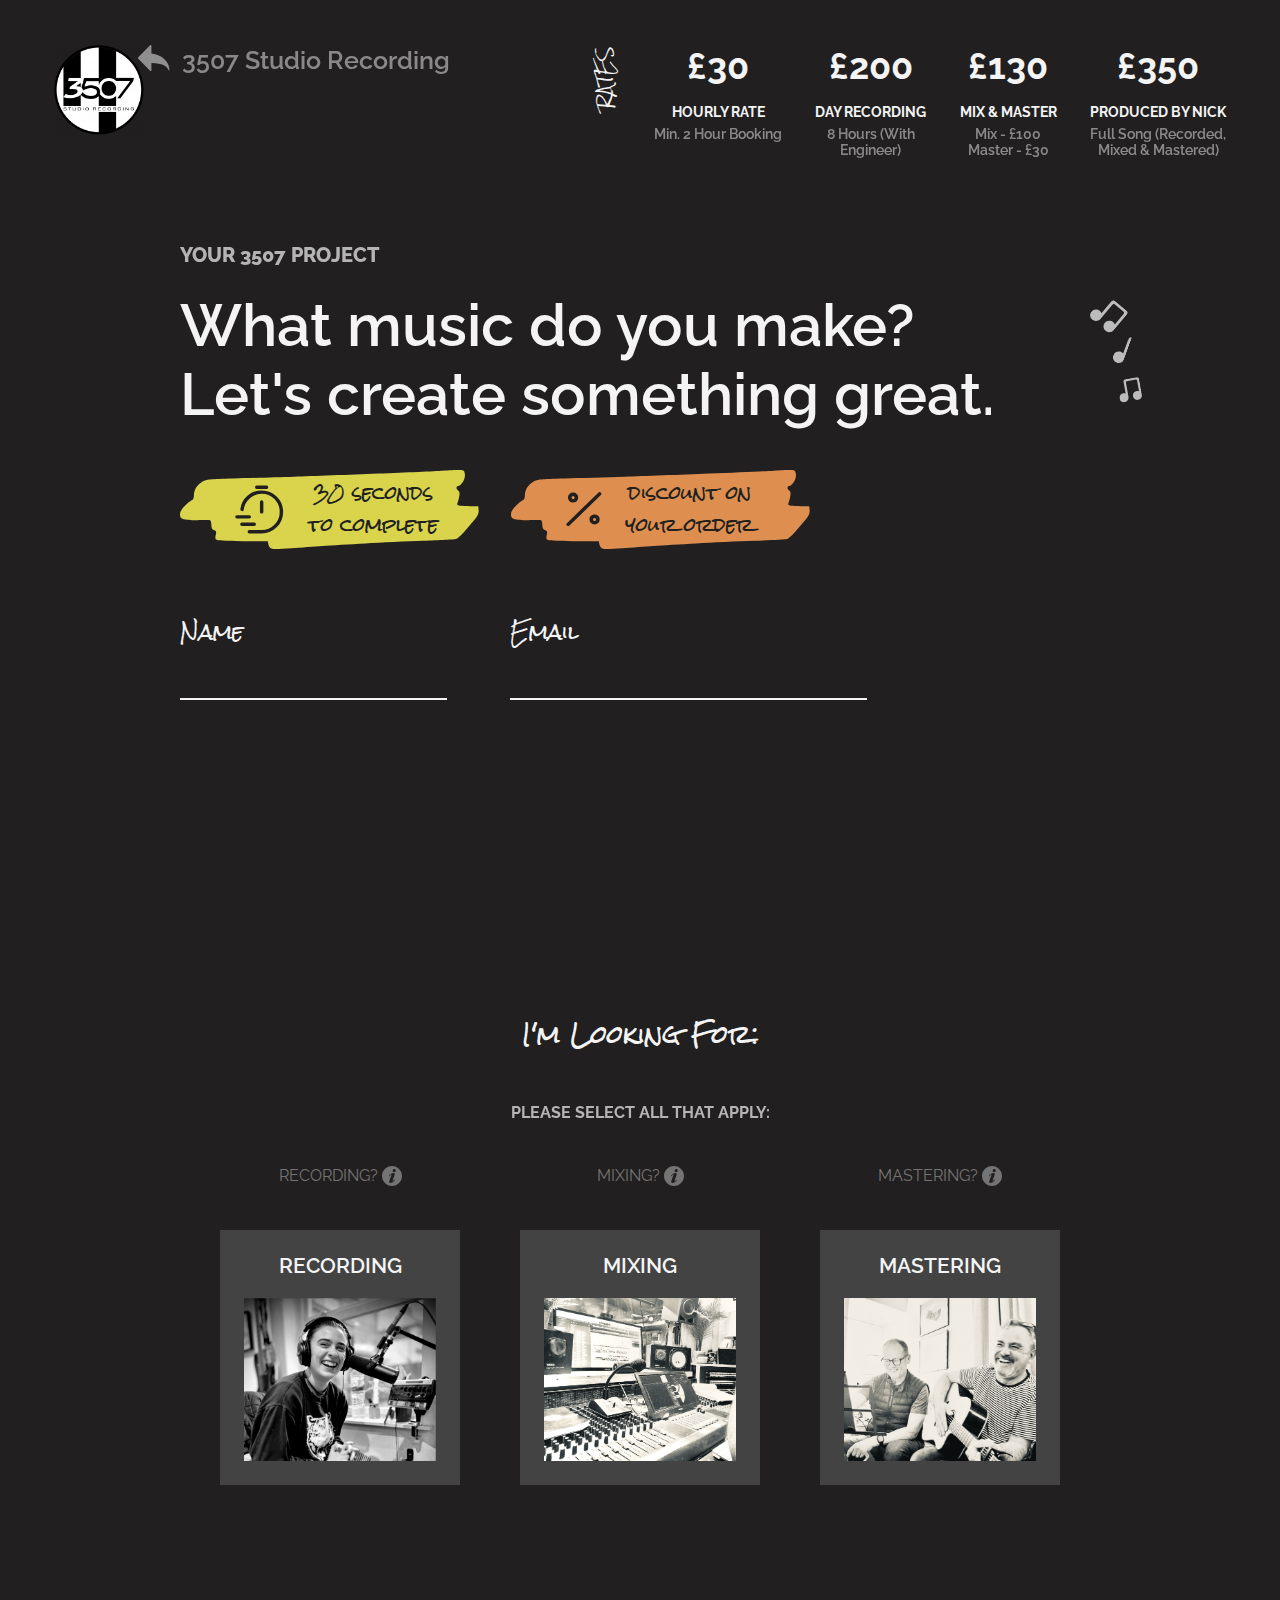
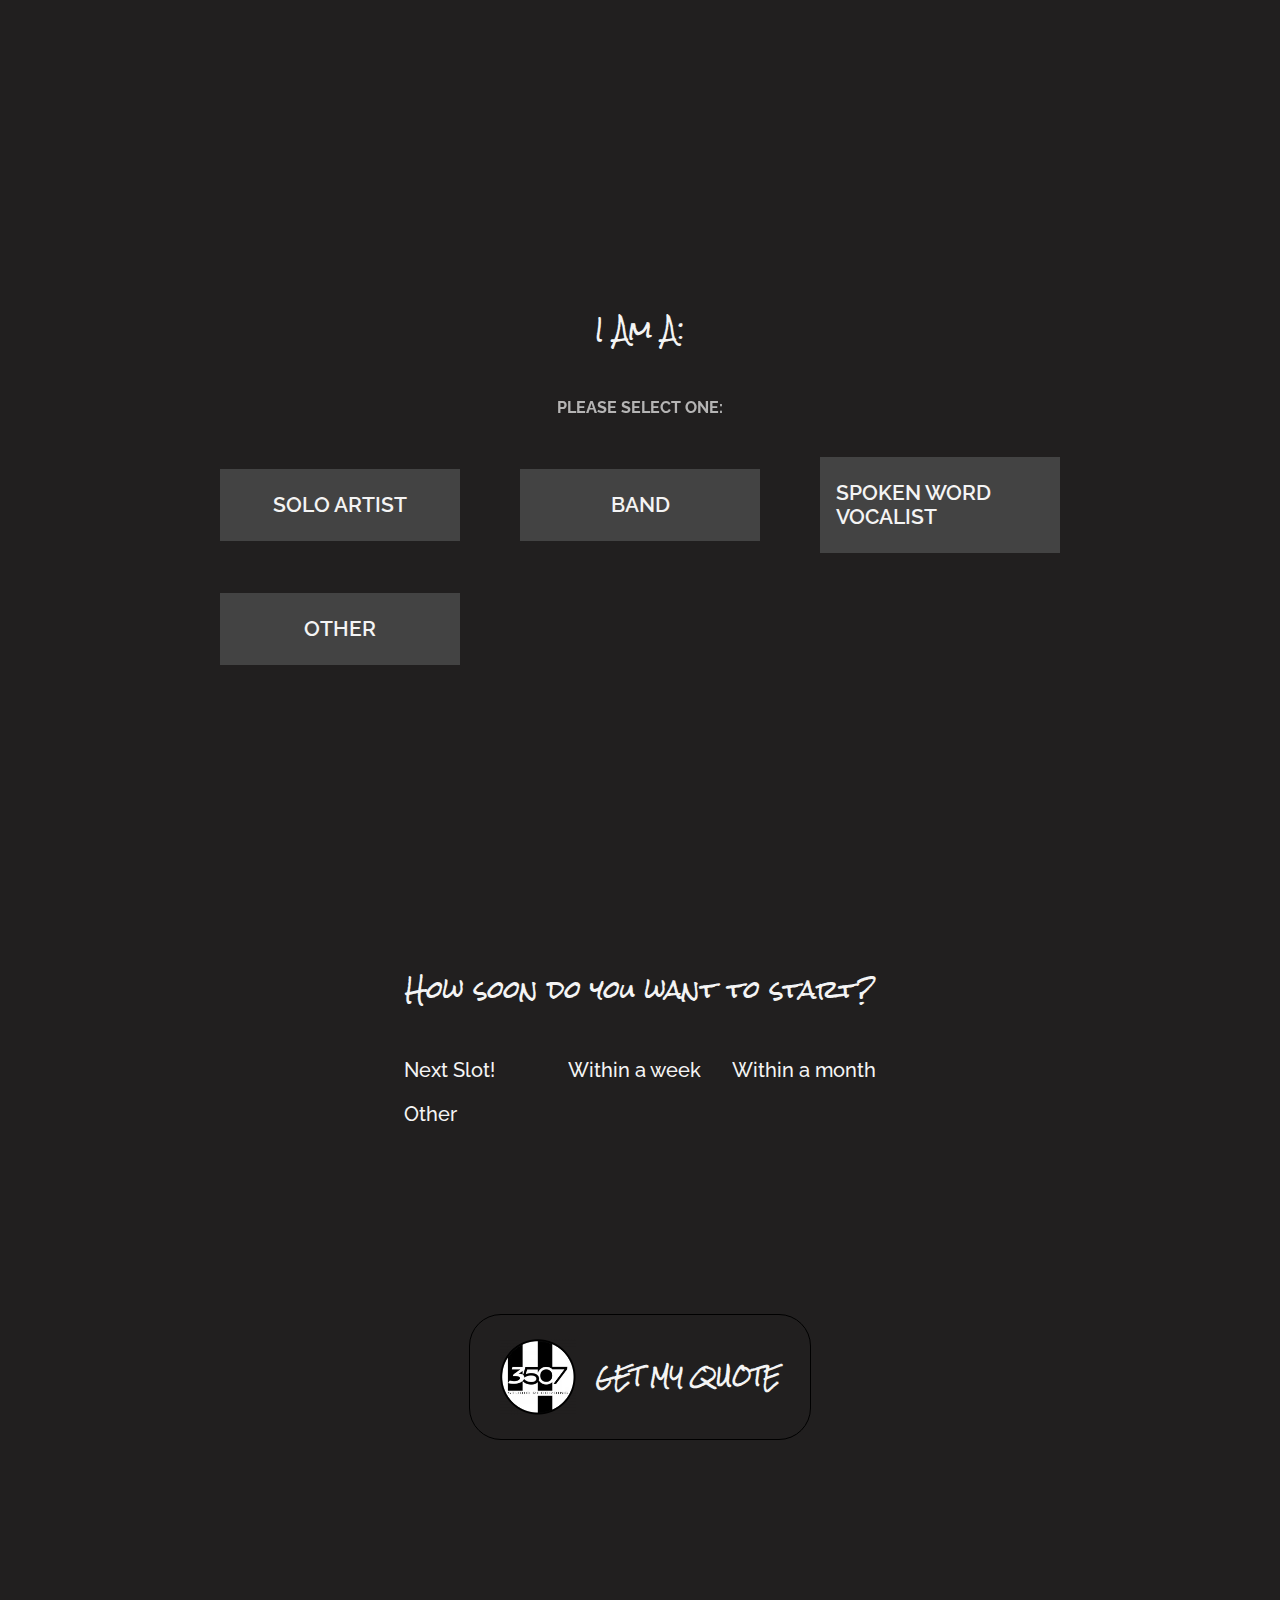
==== commit 294f3049: "s" ====
--- a/index.html
+++ b/index.html
@@ -1,184 +1,506 @@
 <!DOCTYPE html>
 <html lang="en">
-<head>
-  <meta charset="UTF-8">
-  <meta name="viewport" content="width=device-width, initial-scale=1.0">
-  <title>3507 Enquiries</title>
-  <!-- Styles -->
-  <link rel="stylesheet" href="old-style.css">
-  <link rel="stylesheet" href="style.css">
-  <!-- Scripts -->
-  <script src="script.js" defer></script>
-  <script src="old-script.js" defer></script>
-</head>
-<body>
-
-  <!-- NAV -->
-  <div class="nav">
-    <!-- Top Left -->
-    <div class="top-left-nav">
-      <a href="https://3507.co.uk">
-        <img class="logo" src="images/3507-logo.png" />
-      </a>
-      <a href="https://3507.co.uk" class="top-left-nav">
-        <img class="back-arrow" src="svgs/back-arrow.svg">        
-        <p class="home-text">3507 Studio Recording</p>
-      </a>
-    </div>
-
-    <!-- Price Section -->
-    <div class="price-section">
-      <p class="rates-txt">RATES</p>
-      <div class="price-box">
-        <div class="price">£30</div>
-        <div class="price-label">HOURLY RATE</div>
-        <div class="price-note">Min. 2 Hour Booking</div>
+  <head>
+    <meta charset="UTF-8">
+    <meta name="viewport" content="width=device-width, initial-scale=1.0">
+    <title>3507 Enquiries</title>
+    <!-- Styles -->
+    <link rel="stylesheet" href="old-style.css">
+    <link rel="stylesheet" href="style.css">
+    <!-- Scripts -->
+    <script src="script.js" defer></script>
+    <script src="old-script.js" defer></script>
+  </head>
+  <body>
+
+    <!-- NAV -->
+    <div class="nav">
+
+      <!-- LOGO - Top Left -->
+      <div class="top-left-nav">
+        <a href="https://3507.co.uk">
+          <img class="logo" src="images/3507-logo.png" />
+        </a>
+        <a href="https://3507.co.uk" class="top-left-nav home-and-arrow">
+          <img class="back-arrow" src="svgs/back-arrow.svg">
+          <p class="home-text">3507 Studio Recording</p>
+        </a>
       </div>
-      <div class="price-box">
-        <div class="price">£200</div>
-        <div class="price-label">DAY RECORDING</div>
-        <div class="price-note">8 Hours (With<br>Engineer)</div>
-      </div>
-      <div class="price-box">
-        <div class="price">£130</div>
-        <div class="price-label">MIX & MASTER</div>
-        <div class="price-note">Mix - £100<br>Master - £30</div>
-      </div>
-      <div class="price-box">
-        <div class="price">£350</div>
-        <div class="price-label">PRODUCED BY NICK</div>
-        <div class="price-note">Full Song (Recorded,<br>Mixed & Mastered)</div>
+
+      <!-- RATES section -->
+      <div class="price-section">
+        <p class="rates-txt">RATES</p>
+        <div class="price-box">
+          <div class="price">£30</div>
+          <div class="price-label">HOURLY RATE</div>
+          <div class="price-note">Min. 2 Hour Booking</div>
+        </div>
+        <div class="price-box">
+          <div class="price">£200</div>
+          <div class="price-label">DAY RECORDING</div>
+          <div class="price-note">8 Hours (With<br>Engineer)</div>
+        </div>
+        <div class="price-box">
+          <div class="price">£130</div>
+          <div class="price-label">MIX & MASTER</div>
+          <div class="price-note">Mix - £100<br>Master - £30</div>
+        </div>
+        <div class="price-box">
+          <div class="price">£350</div>
+          <div class="price-label">PRODUCED BY NICK</div>
+          <div class="price-note">Full Song (Recorded,<br>Mixed &
+            Mastered)</div>
+        </div>
       </div>
     </div>
-  </div>
-
-  <!-- HERO CONTENT -->
-  <div class="wrapper">
-
-    <!-- Hero Text -->
-    <div class="hero-section">
-      <div class="header-text">
-        <h3 class="project-title">YOUR 3507 PROJECT</h3>
-        <h2 class="project-subtitle" id="subtitle"></h2>
-        <img src="svgs/music-note.svg" class="music-note">
-      </div>
-      <!-- SCRIPT- Main Title -->
-      <script>
+
+
+    <form class="wrapper">
+
+
+      <!-- HERO CONTENT -->
+      <div class="hero-section">
+        <div class="header-text">
+          <h3 class="project-title">YOUR 3507 PROJECT</h3>
+          <h2 class="project-subtitle" id="subtitle"></h2>
+          <img src="svgs/music-note.svg" class="music-note">
+        </div>
+        <!-- SCRIPT- Main Title -->
+        <script>
         const subtitle = document.getElementById('subtitle');
         subtitle.innerHTML = window.innerWidth <= 768 
           ? "What music do you make? Let's create something great."
           : "What music do you make?<br>Let's create something great.";
-      </script>
-
-      <!-- Incentives -->
-      <div class="highlight-group">
-        <div class="hdash unselectable">
-          <svg width="286" height="76" viewBox="0 0 286 76" fill="none" xmlns="http://www.w3.org/2000/svg">
-            <path d="M189.852 3.37956C216.832 2.29237 244.643 1.10635 251.471 0.612169C258.299 0.216827 265.793 -0.0796798 268.125 0.0191558C271.789 0.117991 272.288 0.612169 272.788 4.07141C273.121 6.2458 272.122 9.70504 270.623 11.6818C269.291 13.7573 267.459 15.4375 266.46 15.4375C265.46 15.4375 264.794 16.2282 264.794 17.1177C264.794 18.1061 265.627 19.2921 266.626 19.8851C267.625 20.4781 267.958 22.6525 267.459 24.8269C267.126 27.0013 266.293 29.9663 265.793 31.4489C264.794 34.2163 264.794 34.2163 285.611 34.7104L285.944 38.6639C286.278 41.2336 285.112 44.0998 282.447 47.0649C280.282 49.5358 275.952 54.6752 272.788 58.431C269.624 62.1867 265.793 65.646 264.295 66.1401C262.796 66.5355 248.474 67.3262 232.819 67.8203C216.998 68.4134 192.017 69.5005 177.362 70.2912C162.707 71.0819 144.388 72.1691 136.561 72.6633C128.733 73.2563 115.244 74.1458 106.584 74.8377C97.9239 75.5295 89.4305 75.7272 87.9317 75.3318C86.0998 74.9365 84.7675 73.5528 84.1013 68.3145L59.9534 68.1168C41.9674 68.018 35.4724 67.6227 34.4732 66.6343C33.8071 65.9425 33.6405 63.7681 34.3067 61.8902C34.9728 59.3205 34.6398 58.2333 32.6413 57.7391C30.8094 57.1461 29.9767 55.5647 29.9767 52.5008C29.9767 49.6346 29.3106 48.0532 27.9783 47.9544C26.8125 47.9544 21.6498 47.9544 16.6537 48.0532C11.6576 48.1521 5.8288 47.7567 3.83036 47.1637C0.832686 46.373 0 45.187 0 42.3208C0 39.9487 1.66537 37.0825 4.99612 34.0186C7.66071 31.35 10.8249 29.0768 11.6576 28.7803C12.6568 28.4838 13.323 26.3094 13.323 23.8385C13.323 21.3676 14.4887 17.9084 15.821 16.2282C17.1533 14.4491 19.9845 11.9783 21.9829 10.7922C25.4802 8.81552 27.9783 8.61785 51.6266 8.02484C65.7822 7.72833 91.5955 7.03648 109.082 6.44347C126.568 5.85045 162.873 4.56559 189.852 3.37956Z" 
-            fill="#FBF455"/>
-          </svg>
-          <img class="clock" src="svgs/clock.svg">
-          <p>30 seconds<br>to complete</p>
-        </div>
-        <div class="hdash unselectable">
-          <svg width="286" height="76" viewBox="0 0 286 76" fill="none" xmlns="http://www.w3.org/2000/svg">
-            <path d="M189.852 3.37956C216.832 2.29237 244.643 1.10635 251.471 0.612169C258.299 0.216827 265.793 -0.0796798 268.125 0.0191558C271.789 0.117991 272.288 0.612169 272.788 4.07141C273.121 6.2458 272.122 9.70504 270.623 11.6818C269.291 13.7573 267.459 15.4375 266.46 15.4375C265.46 15.4375 264.794 16.2282 264.794 17.1177C264.794 18.1061 265.627 19.2921 266.626 19.8851C267.625 20.4781 267.958 22.6525 267.459 24.8269C267.126 27.0013 266.293 29.9663 265.793 31.4489C264.794 34.2163 264.794 34.2163 285.611 34.7104L285.944 38.6639C286.278 41.2336 285.112 44.0998 282.447 47.0649C280.282 49.5358 275.952 54.6752 272.788 58.431C269.624 62.1867 265.793 65.646 264.295 66.1401C262.796 66.5355 248.474 67.3262 232.819 67.8203C216.998 68.4134 192.017 69.5005 177.362 70.2912C162.707 71.0819 144.388 72.1691 136.561 72.6633C128.733 73.2563 115.244 74.1458 106.584 74.8377C97.9239 75.5295 89.4305 75.7272 87.9317 75.3318C86.0998 74.9365 84.7675 73.5528 84.1013 68.3145L59.9534 68.1168C41.9674 68.018 35.4724 67.6227 34.4732 66.6343C33.8071 65.9425 33.6405 63.7681 34.3067 61.8902C34.9728 59.3205 34.6398 58.2333 32.6413 57.7391C30.8094 57.1461 29.9767 55.5647 29.9767 52.5008C29.9767 49.6346 29.3106 48.0532 27.9783 47.9544C26.8125 47.9544 21.6498 47.9544 16.6537 48.0532C11.6576 48.1521 5.8288 47.7567 3.83036 47.1637C0.832686 46.373 0 45.187 0 42.3208C0 39.9487 1.66537 37.0825 4.99612 34.0186C7.66071 31.35 10.8249 29.0768 11.6576 28.7803C12.6568 28.4838 13.323 26.3094 13.323 23.8385C13.323 21.3676 14.4887 17.9084 15.821 16.2282C17.1533 14.4491 19.9845 11.9783 21.9829 10.7922C25.4802 8.81552 27.9783 8.61785 51.6266 8.02484C65.7822 7.72833 91.5955 7.03648 109.082 6.44347C126.568 5.85045 162.873 4.56559 189.852 3.37956Z" 
-            fill="#FFA358"/>
-          </svg>
-          <img class="percent" src="svgs/percent.svg">
-          <p>discount on<br>your order</p>
-        </div>
-      </div>
-    
-      <!-- Form Section -->
-      <div class="form-section">
-        <div class="form-input name">
-          <label for="name">Name</label>
-          <input type="text" id="name" name="name" class="input-box">
-        </div>
-        <div class="form-input email">
-          <label for="email">Email</label>
-          <input type="email" id="email" name="email" class="input-box">
-        </div>
-      </div>
-
-      <!-- SCRIPT- Focuses Name Input -->
-      <script>
+        </script>
+
+        <!-- Incentives -->
+        <div class="highlight-group">
+          <div class="hdash unselectable">
+            <svg width="286" height="76" viewBox="0 0 286 76" fill="none"
+              xmlns="http://www.w3.org/2000/svg">
+              <path
+                d="M189.852 3.37956C216.832 2.29237 244.643 1.10635 251.471 0.612169C258.299 0.216827 265.793 -0.0796798 268.125 0.0191558C271.789 0.117991 272.288 0.612169 272.788 4.07141C273.121 6.2458 272.122 9.70504 270.623 11.6818C269.291 13.7573 267.459 15.4375 266.46 15.4375C265.46 15.4375 264.794 16.2282 264.794 17.1177C264.794 18.1061 265.627 19.2921 266.626 19.8851C267.625 20.4781 267.958 22.6525 267.459 24.8269C267.126 27.0013 266.293 29.9663 265.793 31.4489C264.794 34.2163 264.794 34.2163 285.611 34.7104L285.944 38.6639C286.278 41.2336 285.112 44.0998 282.447 47.0649C280.282 49.5358 275.952 54.6752 272.788 58.431C269.624 62.1867 265.793 65.646 264.295 66.1401C262.796 66.5355 248.474 67.3262 232.819 67.8203C216.998 68.4134 192.017 69.5005 177.362 70.2912C162.707 71.0819 144.388 72.1691 136.561 72.6633C128.733 73.2563 115.244 74.1458 106.584 74.8377C97.9239 75.5295 89.4305 75.7272 87.9317 75.3318C86.0998 74.9365 84.7675 73.5528 84.1013 68.3145L59.9534 68.1168C41.9674 68.018 35.4724 67.6227 34.4732 66.6343C33.8071 65.9425 33.6405 63.7681 34.3067 61.8902C34.9728 59.3205 34.6398 58.2333 32.6413 57.7391C30.8094 57.1461 29.9767 55.5647 29.9767 52.5008C29.9767 49.6346 29.3106 48.0532 27.9783 47.9544C26.8125 47.9544 21.6498 47.9544 16.6537 48.0532C11.6576 48.1521 5.8288 47.7567 3.83036 47.1637C0.832686 46.373 0 45.187 0 42.3208C0 39.9487 1.66537 37.0825 4.99612 34.0186C7.66071 31.35 10.8249 29.0768 11.6576 28.7803C12.6568 28.4838 13.323 26.3094 13.323 23.8385C13.323 21.3676 14.4887 17.9084 15.821 16.2282C17.1533 14.4491 19.9845 11.9783 21.9829 10.7922C25.4802 8.81552 27.9783 8.61785 51.6266 8.02484C65.7822 7.72833 91.5955 7.03648 109.082 6.44347C126.568 5.85045 162.873 4.56559 189.852 3.37956Z"
+                fill="#FBF455" />
+            </svg>
+            <img class="clock" src="svgs/clock.svg">
+            <p>30 seconds<br>to complete</p>
+          </div>
+          <div class="hdash unselectable">
+            <svg width="286" height="76" viewBox="0 0 286 76" fill="none"
+              xmlns="http://www.w3.org/2000/svg">
+              <path
+                d="M189.852 3.37956C216.832 2.29237 244.643 1.10635 251.471 0.612169C258.299 0.216827 265.793 -0.0796798 268.125 0.0191558C271.789 0.117991 272.288 0.612169 272.788 4.07141C273.121 6.2458 272.122 9.70504 270.623 11.6818C269.291 13.7573 267.459 15.4375 266.46 15.4375C265.46 15.4375 264.794 16.2282 264.794 17.1177C264.794 18.1061 265.627 19.2921 266.626 19.8851C267.625 20.4781 267.958 22.6525 267.459 24.8269C267.126 27.0013 266.293 29.9663 265.793 31.4489C264.794 34.2163 264.794 34.2163 285.611 34.7104L285.944 38.6639C286.278 41.2336 285.112 44.0998 282.447 47.0649C280.282 49.5358 275.952 54.6752 272.788 58.431C269.624 62.1867 265.793 65.646 264.295 66.1401C262.796 66.5355 248.474 67.3262 232.819 67.8203C216.998 68.4134 192.017 69.5005 177.362 70.2912C162.707 71.0819 144.388 72.1691 136.561 72.6633C128.733 73.2563 115.244 74.1458 106.584 74.8377C97.9239 75.5295 89.4305 75.7272 87.9317 75.3318C86.0998 74.9365 84.7675 73.5528 84.1013 68.3145L59.9534 68.1168C41.9674 68.018 35.4724 67.6227 34.4732 66.6343C33.8071 65.9425 33.6405 63.7681 34.3067 61.8902C34.9728 59.3205 34.6398 58.2333 32.6413 57.7391C30.8094 57.1461 29.9767 55.5647 29.9767 52.5008C29.9767 49.6346 29.3106 48.0532 27.9783 47.9544C26.8125 47.9544 21.6498 47.9544 16.6537 48.0532C11.6576 48.1521 5.8288 47.7567 3.83036 47.1637C0.832686 46.373 0 45.187 0 42.3208C0 39.9487 1.66537 37.0825 4.99612 34.0186C7.66071 31.35 10.8249 29.0768 11.6576 28.7803C12.6568 28.4838 13.323 26.3094 13.323 23.8385C13.323 21.3676 14.4887 17.9084 15.821 16.2282C17.1533 14.4491 19.9845 11.9783 21.9829 10.7922C25.4802 8.81552 27.9783 8.61785 51.6266 8.02484C65.7822 7.72833 91.5955 7.03648 109.082 6.44347C126.568 5.85045 162.873 4.56559 189.852 3.37956Z"
+                fill="#FFA358" />
+            </svg>
+            <img class="percent" src="svgs/percent.svg">
+            <p>discount on<br>your order</p>
+          </div>
+        </div>
+
+        <!-- Form Section -->
+        <div class="form-section">
+          <div class="form-input name">
+            <label for="name">Name</label>
+            <input type="text" id="name" name="name" class="input-box">
+          </div>
+          <div class="form-input email">
+            <label for="email">Email</label>
+            <input type="email" id="email" name="email" class="input-box">
+          </div>
+        </div>
+
+        <!-- SCRIPT- Focuses Name Input -->
+        <script>
         window.onload = function() {
           // Only on Desktop
           if (window.innerWidth > 768) {
             document.getElementById('name').focus(); // Auto-select the "Name" input field
           }
         };
-      </script>      
-
-
-    </div>
-
-
-    <!-- I'm Looking For [FOR_REC,MIX,MASTER] -->
-    <div class="questions">
-    
-      <div class="question" id="next-section">
-        <h2>I'm Looking For: </h2>
-        <h3>PLEASE SELECT ALL THAT APPLY:</h3>
-
-        <div class="large-boxes">
-          <label class="option large-box blue-hue">
-            <input type="checkbox" id="FOR_REC" name="FOR_REC" value="1">
-            <div class="highlight-container">
-              <h1>RECORDING</h1>
-              <svg class="highlight-stroke" xmlns="http://www.w3.org/2000/svg" viewBox="0 0 500 100" preserveAspectRatio="none">
-                <path d="M10 50 Q 250 0 490 50" fill="none" stroke="#1E80FF" stroke-width="80" stroke-linecap="round" stroke-dasharray="500" stroke-dashoffset="500"/>
-              </svg>
-            </div>
-            <img src="images/recording-img.png" alt="Recording" draggable="false">
-          </label>
-      
-          <label class="option large-box green-hue">
-            <input type="checkbox" id="FOR_MIX" name="FOR_MIX" value="1">
-            <div class="highlight-container">
-              <h1>MIXING</h1>
-              <svg class="highlight-stroke" xmlns="http://www.w3.org/2000/svg" viewBox="0 0 500 100" preserveAspectRatio="none">
-                <path d="M10 50 Q 250 0 490 50" fill="none" stroke="green" stroke-width="80" stroke-linecap="round" stroke-dasharray="500" stroke-dashoffset="500"/>
-              </svg>
-            </div>
-            <img src="images/mixing-img.png" alt="Mixing" draggable="false">
-          </label>
-      
-          <label class="option large-box red-hue">
-            <input type="checkbox" id="FOR_MASTER" name="FOR_MASTER" value="1">
-            <div class="highlight-container">
-              <h1>MASTERING</h1>
-              <svg class="highlight-stroke" xmlns="http://www.w3.org/2000/svg" viewBox="0 0 500 100" preserveAspectRatio="none">
-                <path d="M10 50 Q 250 0 490 50" fill="none" stroke="red" stroke-width="80" stroke-linecap="round" stroke-dasharray="500" stroke-dashoffset="500"/>
-              </svg>
-            </div>
-            <img src="images/mastering-img.png" alt="Mastering" draggable="false">
-          </label>
-        </div>
-
-        <!-- Info Boxes -->
-        <div class="large-boxes">
-          <p class="info-text large-box" onclick="showInfo(this, 'recording')">Recording? <i class="fas fa-info-circle"></i></p>
-          <p class="info-text large-box" onclick="showInfo(this, 'mixing')">Mixing? <i class="fas fa-info-circle"></i></p>
-          <p class="info-text large-box" onclick="showInfo(this, 'mastering')">Mastering? <i class="fas fa-info-circle"></i></p>
-        </div>
-        <div id="info-popup" class="info-popup">
-          <div class="info-popup-content">
-            <span class="close" onclick="closeInfoPopup()">&times;</span>
-            <p id="info-text"></p>
-          </div>
-        </div>
+      </script>
 
       </div>
-    </div>
-
-    
-    <!-- Right Banner -->
-    <img class="right-banner unselectable" src="images/right-banner.png">
-  </div>
-  
-
-</body>
+
+
+      <div class="questions">
+
+        <!-- Q1 - I'm Looking For [FOR_REC,MIX,MASTER] -->
+        <div class="question" id="q1">
+          <h2>I'm Looking For: </h2>
+          <h3 class="nobreak">PLEASE SELECT ALL THAT APPLY:</h3>
+
+          <div class="large-boxes">
+
+            <!-- RECORDING -->
+            <div class="box-wrapper">
+
+              <!-- info -->
+              <div class="info-text blue"
+                data-info="Recording involves capturing your music in its rawest form; laying down each track with extreme precision. At 3507, you’ll have access to top-tier equipment and a creative environment that allows your music to impress, whether you’re a solo artist, band, or spoken word vocalist.">
+                RECORDING?
+                <svg fill="currentColor" width="800px" height="800px" viewBox="0 0 1920 1920" xmlns="http://www.w3.org/2000/svg"><path d="M960 0c530.193 0 960 429.807 960 960s-429.807 960-960 960S0 1490.193 0 960 429.807 0 960 0Zm223.797 707.147c-28.531-29.561-67.826-39.944-109.227-39.455-55.225.657-114.197 20.664-156.38 40.315-100.942 47.024-178.395 130.295-242.903 219.312-11.616 16.025-17.678 34.946 2.76 49.697 17.428 12.58 29.978 1.324 40.49-9.897l.69-.74c.801-.862 1.591-1.72 2.37-2.565 11.795-12.772 23.194-25.999 34.593-39.237l2.85-3.31 2.851-3.308c34.231-39.687 69.056-78.805 115.144-105.345 27.4-15.778 47.142 8.591 42.912 35.963-2.535 16.413-11.165 31.874-17.2 47.744-21.44 56.363-43.197 112.607-64.862 168.888-23.74 61.7-47.405 123.425-70.426 185.398l-2 5.38-1.998 5.375c-20.31 54.64-40.319 108.872-53.554 165.896-10.575 45.592-24.811 100.906-4.357 145.697 11.781 25.8 36.77 43.532 64.567 47.566 37.912 5.504 78.906 6.133 116.003-2.308 19.216-4.368 38.12-10.07 56.57-17.005 56.646-21.298 108.226-54.146 154.681-92.755 47.26-39.384 88.919-85.972 126.906-134.292 12.21-15.53 27.004-32.703 31.163-52.596 3.908-18.657-12.746-45.302-34.326-34.473-11.395 5.718-19.929 19.867-28.231 29.27-10.42 11.798-21.044 23.423-31.786 34.92-21.488 22.987-43.513 45.463-65.634 67.831-13.54 13.692-30.37 25.263-47.662 33.763-21.59 10.609-38.785-1.157-36.448-25.064 2.144-21.954 7.515-44.145 15.046-64.926 30.306-83.675 61.19-167.135 91.834-250.686 19.157-52.214 38.217-104.461 56.999-156.816 17.554-48.928 32.514-97.463 38.834-149.3 4.357-35.71-4.9-72.647-30.269-98.937Zm63.72-401.498c-91.342-35.538-200.232 25.112-218.574 121.757-13.25 69.784 13.336 131.23 67.998 157.155 105.765 50.16 232.284-29.954 232.29-147.084.005-64.997-28.612-111.165-81.715-131.828Z" fill-rule="evenodd" /></svg>
+              </div>
+
+              <!-- selectable box -->
+              <label class="option large-box blue-hue">
+                <input type="checkbox" id="FOR_REC" name="FOR_REC" value="1">
+                <div class="highlight-container">
+                  <h1>RECORDING</h1>
+                  <svg class="highlight-stroke" xmlns="http://www.w3.org/2000/svg" viewBox="0 0 500 100" preserveAspectRatio="none">
+                    <path d="M10 50 Q 250 0 490 50" fill="none" 
+                    stroke="#0069F1" stroke-width="80" stroke-linecap="round" stroke-dasharray="500" stroke-dashoffset="500" />
+                  </svg>
+                </div>
+                <img src="images/recording-img.png" alt="Recording"
+                  draggable="false">
+              </label>
+
+            </div>
+
+            <!-- MIXING -->
+            <div class="box-wrapper">
+
+              <!-- info -->
+              <div class="info-text green"
+                data-info="Mixing is where your track begins to take shape. All the individual track elements are expertly blended to create a cohesive piece of music for you. This involves everything from adjusting levels, applying effects, and panning sounds to masterfully bring your music to life.">
+                MIXING?
+                <svg fill="currentColor" width="800px" height="800px" viewBox="0 0 1920 1920" xmlns="http://www.w3.org/2000/svg"><path d="M960 0c530.193 0 960 429.807 960 960s-429.807 960-960 960S0 1490.193 0 960 429.807 0 960 0Zm223.797 707.147c-28.531-29.561-67.826-39.944-109.227-39.455-55.225.657-114.197 20.664-156.38 40.315-100.942 47.024-178.395 130.295-242.903 219.312-11.616 16.025-17.678 34.946 2.76 49.697 17.428 12.58 29.978 1.324 40.49-9.897l.69-.74c.801-.862 1.591-1.72 2.37-2.565 11.795-12.772 23.194-25.999 34.593-39.237l2.85-3.31 2.851-3.308c34.231-39.687 69.056-78.805 115.144-105.345 27.4-15.778 47.142 8.591 42.912 35.963-2.535 16.413-11.165 31.874-17.2 47.744-21.44 56.363-43.197 112.607-64.862 168.888-23.74 61.7-47.405 123.425-70.426 185.398l-2 5.38-1.998 5.375c-20.31 54.64-40.319 108.872-53.554 165.896-10.575 45.592-24.811 100.906-4.357 145.697 11.781 25.8 36.77 43.532 64.567 47.566 37.912 5.504 78.906 6.133 116.003-2.308 19.216-4.368 38.12-10.07 56.57-17.005 56.646-21.298 108.226-54.146 154.681-92.755 47.26-39.384 88.919-85.972 126.906-134.292 12.21-15.53 27.004-32.703 31.163-52.596 3.908-18.657-12.746-45.302-34.326-34.473-11.395 5.718-19.929 19.867-28.231 29.27-10.42 11.798-21.044 23.423-31.786 34.92-21.488 22.987-43.513 45.463-65.634 67.831-13.54 13.692-30.37 25.263-47.662 33.763-21.59 10.609-38.785-1.157-36.448-25.064 2.144-21.954 7.515-44.145 15.046-64.926 30.306-83.675 61.19-167.135 91.834-250.686 19.157-52.214 38.217-104.461 56.999-156.816 17.554-48.928 32.514-97.463 38.834-149.3 4.357-35.71-4.9-72.647-30.269-98.937Zm63.72-401.498c-91.342-35.538-200.232 25.112-218.574 121.757-13.25 69.784 13.336 131.23 67.998 157.155 105.765 50.16 232.284-29.954 232.29-147.084.005-64.997-28.612-111.165-81.715-131.828Z" fill-rule="evenodd" /></svg>
+              </div>
+
+              <!-- selectable box -->
+              <label class="option large-box green-hue">
+                <input type="checkbox" id="FOR_MIX" name="FOR_MIX" value="1">
+                <div class="highlight-container">
+                  <h1>MIXING</h1>
+                  <svg class="highlight-stroke" xmlns="http://www.w3.org/2000/svg" viewBox="0 0 500 100" preserveAspectRatio="none">
+                    <path d="M10 50 Q 250 0 490 50" fill="none" 
+                    stroke="green" stroke-width="80" stroke-linecap="round" stroke-dasharray="500" stroke-dashoffset="500" />
+                  </svg>
+                </div>
+                <img src="images/mixing-img.png" alt="Mixing" draggable="false">
+              </label>
+
+            </div>
+
+            <!-- MASTERING -->
+            <div class="box-wrapper">
+
+              <!-- info -->
+              <div class="info-text red"
+                data-info="Mastering is the final touch that takes your track from a great song to a fully-fledged piece. It involves various measures to make your track sound professional and polished across all devices. This means everyone can enjoy your work the way you intended.">
+                MASTERING?
+                <svg fill="currentColor" width="800px" height="800px" viewBox="0 0 1920 1920" xmlns="http://www.w3.org/2000/svg"><path d="M960 0c530.193 0 960 429.807 960 960s-429.807 960-960 960S0 1490.193 0 960 429.807 0 960 0Zm223.797 707.147c-28.531-29.561-67.826-39.944-109.227-39.455-55.225.657-114.197 20.664-156.38 40.315-100.942 47.024-178.395 130.295-242.903 219.312-11.616 16.025-17.678 34.946 2.76 49.697 17.428 12.58 29.978 1.324 40.49-9.897l.69-.74c.801-.862 1.591-1.72 2.37-2.565 11.795-12.772 23.194-25.999 34.593-39.237l2.85-3.31 2.851-3.308c34.231-39.687 69.056-78.805 115.144-105.345 27.4-15.778 47.142 8.591 42.912 35.963-2.535 16.413-11.165 31.874-17.2 47.744-21.44 56.363-43.197 112.607-64.862 168.888-23.74 61.7-47.405 123.425-70.426 185.398l-2 5.38-1.998 5.375c-20.31 54.64-40.319 108.872-53.554 165.896-10.575 45.592-24.811 100.906-4.357 145.697 11.781 25.8 36.77 43.532 64.567 47.566 37.912 5.504 78.906 6.133 116.003-2.308 19.216-4.368 38.12-10.07 56.57-17.005 56.646-21.298 108.226-54.146 154.681-92.755 47.26-39.384 88.919-85.972 126.906-134.292 12.21-15.53 27.004-32.703 31.163-52.596 3.908-18.657-12.746-45.302-34.326-34.473-11.395 5.718-19.929 19.867-28.231 29.27-10.42 11.798-21.044 23.423-31.786 34.92-21.488 22.987-43.513 45.463-65.634 67.831-13.54 13.692-30.37 25.263-47.662 33.763-21.59 10.609-38.785-1.157-36.448-25.064 2.144-21.954 7.515-44.145 15.046-64.926 30.306-83.675 61.19-167.135 91.834-250.686 19.157-52.214 38.217-104.461 56.999-156.816 17.554-48.928 32.514-97.463 38.834-149.3 4.357-35.71-4.9-72.647-30.269-98.937Zm63.72-401.498c-91.342-35.538-200.232 25.112-218.574 121.757-13.25 69.784 13.336 131.23 67.998 157.155 105.765 50.16 232.284-29.954 232.29-147.084.005-64.997-28.612-111.165-81.715-131.828Z" fill-rule="evenodd" /></svg>
+              </div>
+
+              <!-- selectable box -->
+              <label class="option large-box red-hue">
+                <input type="checkbox" id="FOR_MASTER" name="FOR_MASTER"
+                  value="1">
+                <div class="highlight-container">
+                  <h1>MASTERING</h1>
+                  <svg class="highlight-stroke" xmlns="http://www.w3.org/2000/svg" viewBox="0 0 500 100" preserveAspectRatio="none">
+                    <path d="M10 50 Q 250 0 490 50" fill="none" 
+                    stroke="red" stroke-width="80" stroke-linecap="round" stroke-dasharray="500" stroke-dashoffset="500" />
+                  </svg>
+                </div>
+                <img src="images/mastering-img.png" alt="Mastering"
+                  draggable="false">
+              </label>
+
+            </div>
+
+          </div>
+          <div class="bouncing-arrow"></div>
+
+        </div>
+
+        <!-- Q2 - Booking For [FOR_SOLO,BAND,SW,OTHER] -->
+        <div class="question" id="q2">
+          <h2>I Am A: </h2>
+          <h3 class="nobreak">PLEASE SELECT ONE:</h3>
+        
+          <div class="large-boxes">
+            <!-- Solo Artist -->
+            <div class="box-wrapper">
+              <label class="option large-box" onclick="showSections('.artist'); changeLabelText('ARTIST NAME:')">
+                <input type="radio" id="FOR_SOLO" name="artist_type" value="SOLO" required>
+                <div class="highlight-container">
+                  <h1>SOLO ARTIST</h1>
+                  <svg class="highlight-stroke" xmlns="http://www.w3.org/2000/svg" viewBox="0 0 500 100" preserveAspectRatio="none">
+                    <path d="M10 50 Q 250 0 490 50" fill="none" 
+                    stroke="yellow" stroke-width="80" stroke-linecap="round" stroke-dasharray="500" stroke-dashoffset="500" />
+                  </svg>
+                </div>
+              </label>
+            </div>
+        
+            <!-- Band -->
+            <div class="box-wrapper">
+              <label class="option large-box" onclick="showSections('.band'); changeLabelText('BAND NAME:')">
+                <input type="radio" id="FOR_BAND" name="artist_type" value="BAND">
+                <div class="highlight-container">
+                  <h1>BAND</h1>
+                  <svg class="highlight-stroke" xmlns="http://www.w3.org/2000/svg" viewBox="0 0 500 100" preserveAspectRatio="none">
+                    <path d="M10 50 Q 250 0 490 50" fill="none" 
+                    stroke="yellow" stroke-width="80" stroke-linecap="round" stroke-dasharray="500" stroke-dashoffset="500" />
+                  </svg>
+                </div>
+              </label>
+            </div>
+        
+            <!-- Spoken Word Vocalist -->
+            <div class="box-wrapper">
+              <label class="option large-box" onclick="showSections('.spoken-word')">
+                <input type="radio" id="FOR_SW" name="artist_type" value="SPOKEN_WORD">
+                <div class="highlight-container">
+                  <h1>SPOKEN WORD VOCALIST</h1>
+                  <svg class="highlight-stroke" xmlns="http://www.w3.org/2000/svg" viewBox="0 0 500 100" preserveAspectRatio="none">
+                    <path d="M10 50 Q 250 0 490 50" fill="none" 
+                    stroke="yellow" stroke-width="80" stroke-linecap="round" stroke-dasharray="500" stroke-dashoffset="500" />
+                  </svg>
+                </div>
+              </label>
+            </div>
+        
+            <!-- Other -->
+            <div class="box-wrapper">
+              <label class="option large-box orange-hue" onclick="addOtherInput(event); showSections()">
+                <input type="radio" id="FOR_OTHER" name="artist_type" value="OTHER">
+                <div class="highlight-container">
+                  <h1>OTHER</h1>
+                  <svg class="highlight-stroke" xmlns="http://www.w3.org/2000/svg" viewBox="0 0 500 100" preserveAspectRatio="none">
+                    <path d="M10 50 Q 250 0 490 50" fill="none" stroke="orange" stroke-width="80" stroke-linecap="round" stroke-dasharray="500" stroke-dashoffset="500"/>
+                  </svg>
+                </div>
+              </label>
+            </div>
+          </div>
+        </div>
+
+
+        <!-- Instruments Offered -->
+        <div class="question artist band recording">
+          <h2>Instruments Offered By 3507</h2>
+          <h3>Select Any You Wish To Use:</h3>
+          <div class="tick-boxes">
+            <label class="option btn-posnawr">
+              <input type="checkbox" id="electric-guitar" name="instrument"
+                value="electric-guitar">
+              <p>Electric Guitar</p>
+              <span></span>
+            </label>
+            <label class="option btn-posnawr">
+              <input type="checkbox" id="acoustic-guitar" name="instrument"
+                value="acoustic-guitar">
+              <p>Acoustic Guitar</p>
+              <!-- <img src="svgs/acoustic-guitar.svg"/> -->
+              <span></span>
+            </label>
+            <label class="option btn-posnawr">
+              <input type="checkbox" id="bass" name="instrument" value="bass">
+              <p>Bass</p>
+              <span></span>
+            </label>
+            <label class="option btn-posnawr">
+              <input type="checkbox" id="acoustic-piano" name="instrument"
+                value="acoustic-piano">
+              <p>Acoustic Piano</p>
+              <span></span>
+            </label>
+            <label class="option btn-posnawr">
+              <input type="checkbox" id="amps" name="instrument" value="amps">
+              <p>Amps</p>
+              <span></span>
+            </label>
+          </div>
+        </div>
+        
+
+        <!-- Artist/Band Name [ARTIST_NAME] -->
+        <div class="form-item text-input artist band">
+          <label for="ARTIST_NAME"></label>
+          <input type="text" id="ARTIST_NAME" name="ARTIST_NAME">
+        </div>
+
+        <!-- I Want To Record [TYPE_SINGLE,MULTI,OTHER] -->
+        <div class="question recording">
+          <h2>I Want To Record: </h2>
+          <div class="tick-boxes">
+            <label class="option btn-posnawr artist band">
+              <input type="radio" id="TYPE_SINGLE" name="record_type"
+                value="1_SONG" required>
+              <p>A Song</p>
+              <span></span>
+            </label>
+            <label class="option btn-posnawr artist band">
+              <input type="radio" id="TYPE_MULTI" name="record_type"
+                value="ALBUM_EP">
+              <p>Album / EP</p>
+              <span></span>
+            </label>
+            <label class="option btn-posnawr spoken-word">
+              <input type="radio" id="TYPE_SW" name="record_type"
+                value="SPOKEN_WORD">
+              <p>Spoken Word</p>
+              <span></span>
+            </label>
+            <label class="option btn-posnawr" onclick="addOtherInput(event)">
+              <input type="radio" id="TYPE_OTHER" name="record_type"
+                value="OTHER">
+              <p>Other</p>
+              <span></span>
+            </label>
+          </div>
+        </div>
+
+        <!-- Music Genre [GENRE]-->
+        <div class="question artist band">
+          <h2>Music Genre:</h2>
+          <div class="form-item">
+            <select id="GENRE" name="GENRE">
+              <option value disabled selected>SELECT GENRE</option>
+              <option value="Pop">Pop</option>
+              <option value="Rock">Rock</option>
+              <option value="Hip Hop">Hip Hop</option>
+              <option value="Jazz">Jazz</option>
+              <option value="Classical">Classical</option>
+              <option value="Blues">Blues</option>
+              <option value="Country">Country</option>
+              <option value="Electronic">Electronic</option>
+              <option value="Reggae">Reggae</option>
+              <option value="Funk">Funk</option>
+              <option value="Soul">Soul</option>
+              <option value="R&B">R&B</option>
+              <option value="Metal">Metal</option>
+              <option value="Punk">Punk</option>
+              <option value="Folk">Folk</option>
+              <option value="Techno">Techno</option>
+              <option value="House">House</option>
+              <option value="Latin">Latin</option>
+              <option value="Reggaeton">Reggaeton</option>
+              <option value="Dancehall">Dancehall</option>
+              <option value="K-Pop">K-Pop</option>
+              <option value="Indie">Indie</option>
+              <option value="Alternative">Alternative</option>
+              <option value="Other">Other</option>
+            </select>
+          </div>
+        </div>
+
+        <!-- Session Musicians Needed -->
+        <div class="question artist band recording">
+          <h2>Extra Session Musicians Needed?</h2>
+          <div class="tick-boxes">
+            <label class="option btn-posnawr">
+              <input type="checkbox" id="drums" name="musician" value="drums">
+              <p>Drums</p>
+              <span></span>
+            </label>
+            <label class="option btn-posnawr">
+              <input type="checkbox" id="bass-musician" name="musician"
+                value="bass">
+              <p>Bass</p>
+              <span></span>
+            </label>
+            <label class="option btn-posnawr">
+              <input type="checkbox" id="keys" name="musician" value="keys">
+              <p>Keys</p>
+              <span></span>
+            </label>
+            <label class="option btn-posnawr">
+              <input type="checkbox" id="vocalist" name="musician"
+                value="vocalist">
+              <p>Vocalist</p>
+              <span></span>
+            </label>
+          </div>
+        </div>
+
+        <!-- Equipment to Bring -->
+        <div class="question recording">
+          <h2>What equipment will you bring? This could be laptops,
+            instruments..</h2>
+          <div class="tick-boxes equipment">
+            <div class="form-item">
+              <input type="text" id="equipment1" name="equipment1"
+                placeholder="Item 1...">
+            </div>
+            <div class="form-item">
+              <input type="text" id="equipment2" name="equipment2"
+                placeholder="Item 2...">
+            </div>
+            <div class="form-item">
+              <input type="text" id="equipment3" name="equipment3"
+                placeholder="Item 3...">
+            </div>
+            <button type="button" class="add-item-button"
+              onclick="addNewInput()">+</button>
+          </div>
+        </div>
+
+        <!-- Session Timing -->
+        <div class="question">
+          <h2>How soon do you want to start?</h2>
+          <div class="tick-boxes">
+            <label class="option btn-posnawr">
+              <input type="radio" id="next-slot" name="session-timing"
+                value="next-slot" required>
+              <p>Next Slot!</p>
+              <span></span>
+            </label>
+            <label class="option btn-posnawr">
+              <input type="radio" id="within-week" name="session-timing"
+                value="within-week">
+              <p>Within a week</p>
+              <span></span>
+            </label>
+            <label class="option btn-posnawr">
+              <input type="radio" id="within-month" name="session-timing"
+                value="within-month">
+              <p>Within a month</p>
+              <span></span>
+            </label>
+            <label class="option btn-posnawr" onclick="addOtherInput(event)">
+              <input type="radio" id="other" name="session-timing"
+                value="other">
+              <p>Other</p>
+              <span></span>
+            </label>
+          </div>
+        </div>
+
+        <!-- Session Goals -->
+        <div class="question artist band spoken-word">
+          <h2>What do you want to have achieved by the end of the session?</h2>
+          <div class="tick-boxes">
+            <label class="option btn-posnawr artist band">
+              <input type="radio" id="full-song" name="session-goal"
+                value="full-song" required>
+              <p>A full song</p>
+              <span></span>
+            </label>
+            <label class="option btn-posnawr spoken-word">
+              <input type="radio" id="full-song" name="session-goal"
+                value="full-song" required>
+              <p>A full recording</p>
+              <span></span>
+            </label>
+          </div>
+        </div>
+
+        <!-- Get Package Button -->
+        <button type="submit" class="access-button collision-btn"
+          id="get-package">
+          <img src="images/3507-logo.png" alt="Logo" />
+          <span>GET MY QUOTE</span>
+        </button>
+        <p id="selected-options"></p>
+
+      </div>
+
+      <!-- Right Banner -->
+      <img class="right-banner unselectable" src="images/right-banner.png">
+    </form>
+
+  </body>
 </html>--- a/style.css
+++ b/style.css
@@ -32,6 +32,9 @@
   --text-selected: white;
   --box-padding: 16px;
   --border: var(--line-width) var(--line-style) var(--line-color);
+  --box-title: clamp(14px,2.3vmin,24px);
+  
+  
   /* Collision Button */
   --collision-anim-speed: 0.6s;
   /* Position Aware Button */
@@ -109,6 +112,9 @@
 
 /* MAIN CSS */
 
+html {
+  scroll-behavior: smooth;
+}
 body {
   margin: 0;
   padding: 0;
@@ -252,6 +258,10 @@
 .logo {
   width: 10vmin;
   height: auto;
+  position: fixed;
+}
+.home-and-arrow {
+  margin-left: 72px;
 }
 .home-text {
   color: var(--white);
@@ -315,6 +325,7 @@
   display: flex;
   flex-direction: column;
   align-items: center;
+  gap: calc(var(--gap)*4);
 }
 h2 {
   font-size: 24px;
@@ -340,10 +351,12 @@
   font-family: var(--primary-font);
 }
 .large-boxes {
-  display: flex;
+  display: grid;
+  place-items: center;
+  grid-template-columns: repeat(3, 1fr);
   gap: calc(var(--gap)*3);
+  row-gap: calc(var(--gap)*2);
   flex-direction: column;
-  align-items: center;
 }
 .large-box {
   cursor: pointer;
@@ -353,7 +366,7 @@
   gap: var(--gap);
   align-items: center;
   min-width: 240px;
-  font-size: 2.3vmin;
+  font-size: var(--box-title);
   border-radius: var(--radius) !important;
 }
 .large-box:has(input[type="checkbox"]:checked) {
@@ -690,7 +703,7 @@
   --hue-saturation: 1.5;
 }
 .option {
-  transition: transform 0.55s ease, background 0.45s ease;
+  transition: transform 0.55s ease, background 0.45s ease, color 0.3s ease;
 }
 
 /* Rotations */
@@ -807,62 +820,6 @@
 }
 
 
-/* Info Boxes */
-
-.info-text {
-  cursor: pointer;
-  text-transform: uppercase;
-  margin: 0;
-  margin-top: var(--gap);
-  font-size: var(--small-font-size);
-  opacity: 0.4;
-  flex-direction: row;
-  justify-content: center;
-  gap: 4px;
-  padding: 6px;
-}
-#info-text {
-  color: var(--black);
-}
-
-/* Popup container */
-.info-popup {
-  display: none;
-  position: absolute;
-  z-index: 100;
-  background-color: #fefefe;
-  padding: var(--box-padding);
-  box-shadow: 0 5px 15px rgba(0,0,0,0.3);
-  font-size: 14px;
-  width: 205px;
-  height: auto;
-  border: var(--border);
-}
-
-.info-popup p {
-  text-transform: none;
-}
-
-/* Close button */
-.close {
-  color: #aaa;
-  float: right;
-  font-size: 20px;
-  font-weight: bold;
-}
-
-.close:hover,
-.close:focus {
-  color: black;
-  text-decoration: none;
-  cursor: pointer;
-}
-
-
-/* Showing / Hiding Smoothly */
-
-
-
 
 /* Rates */
 
@@ -1011,9 +968,6 @@
   .header {
     flex-direction: row;
   }
-  .large-boxes {
-    flex-direction: row;
-  }
   :root {
     --gap: 20px;
   }
@@ -1025,10 +979,14 @@
 
 
 /* For Small Screens - Media Queries */
-@media (max-width: 769px) {
+@media (max-width: 840px) {
   .large-box {
     min-width: 0;
     width: 50vw;
+  }
+  .large-boxes {
+    display: flex;
+    flex-direction: column;
   }
   .rates-section {
     width: 50%;
@@ -1080,4 +1038,173 @@
 .question.show {
   opacity: 1;
   transform: translateY(0);
-} */+} */
+
+
+
+
+
+
+/* Info Boxes */
+
+:root {
+  --cutout-size: 4%;
+}
+
+.info-text {
+  gap: 4px;
+  padding: 4px;
+  color: #757474; /* Allows box to have full opacity */
+  cursor: pointer;
+  flex-direction: row;
+  width: min-content;
+}
+
+/* Style for the info icon */
+.info-text {
+  display: flex;
+  cursor: pointer;
+  position: relative;
+  justify-content: center;
+}
+.info-text svg {
+  padding: 0;
+  margin: 0;
+  height: 20px;
+  width: min-content;
+}
+
+/* Hidden pop-up box */
+.info-text::after {
+  content: attr(data-info);
+  position: absolute;
+  bottom: 120%; /* Above the icon */
+  left: 50%;
+  transform: translateX(-50%);
+  padding: 12px 16px;
+  white-space: nowrap;
+  opacity: 0;
+  visibility: hidden;
+  transition: opacity 0.3s, visibility 0.3s;
+  white-space: normal;
+  line-height: 1.5;
+  z-index: 10;
+
+  /* clip-path: polygon(
+    var(--cutout-size) 0%, 
+    calc(100% - var(--cutout-size)) 0%, 
+    100% var(--cutout-size), 
+    100% calc(100% - var(--cutout-size)), 
+    calc(100% - var(--cutout-size)) 100%, 
+    var(--cutout-size) 100%, 
+    0% calc(100% - var(--cutout-size)), 
+    0% var(--cutout-size)
+  ); */
+  /* border-radius: 10px; */
+
+  box-shadow: 0 2px 8px black;
+  background-color: var(--white);
+  color: var(--black);
+  font-size: 16px;
+  width: 36vmin;
+}
+/* .info-text.blue::after {
+  border: 2px solid rgba(0, 0, 255, 0.5);
+}
+.info-text.red::after {
+  border: 2px solid rgba(255, 0, 0, 0.5);
+}
+.info-text.green::after {
+  border: 2px solid rgba(0, 128, 0, 0.5);
+} */
+
+/* Show pop-up on hover or focus */
+.info-text:hover::after,
+.info-text:focus::after {
+  opacity: 1;
+  visibility: visible;
+}
+
+/* Optional: Pop-up pointer/arrow */
+.info-text::before {
+  content: "";
+  position: absolute;
+  bottom: 110%;
+  left: 50%;
+  transform: translateX(-50%);
+  border-width: 6px;
+  border-style: solid;
+  border-color: var(--white) transparent transparent transparent;
+  opacity: 0;
+  visibility: hidden;
+  transition: opacity 0.3s, visibility 0.3s;
+}
+
+/* Show the pointer/arrow on hover or focus */
+.info-text:hover::before,
+.info-text:focus::before {
+  opacity: 1;
+  visibility: visible;
+}
+
+
+
+
+
+/* Bouncing Arrow */
+
+.bouncing-arrow {
+  opacity: 0;
+  padding: 20px;
+  width: 30px;
+  height: 30px;
+  cursor: pointer;
+  position: relative;
+  animation: bounce 2s infinite;
+  transition: opacity 0.5s ease;
+  margin-top: calc(var(--gap)*2);
+}
+
+/* arrow lines */
+.bouncing-arrow::before,
+.bouncing-arrow::after {
+  content: '';
+  position: absolute;
+  width: 2px;
+  height: 15px;
+  background-color: var(--white);
+  transform-origin: top center;
+}
+
+.bouncing-arrow::before {
+  transform: translateX(-50%) rotate(225deg);
+}
+
+.bouncing-arrow::after {
+  transform: translateX(-50%) rotate(135deg);
+}
+
+@keyframes bounce {
+  0%, 20%, 50%, 80%, 100% {
+      transform: translateY(0);
+  }   
+  40% {
+      transform: translateY(-15px);
+  }   
+  60% {
+      transform: translateY(-7px);
+  }   
+}
+
+
+.box-wrapper {
+  gap: calc(var(--gap)*2);
+  display: flex;
+  align-items: center;
+  flex-direction: column;
+}
+
+
+.nobreak {
+  white-space: nowrap;
+}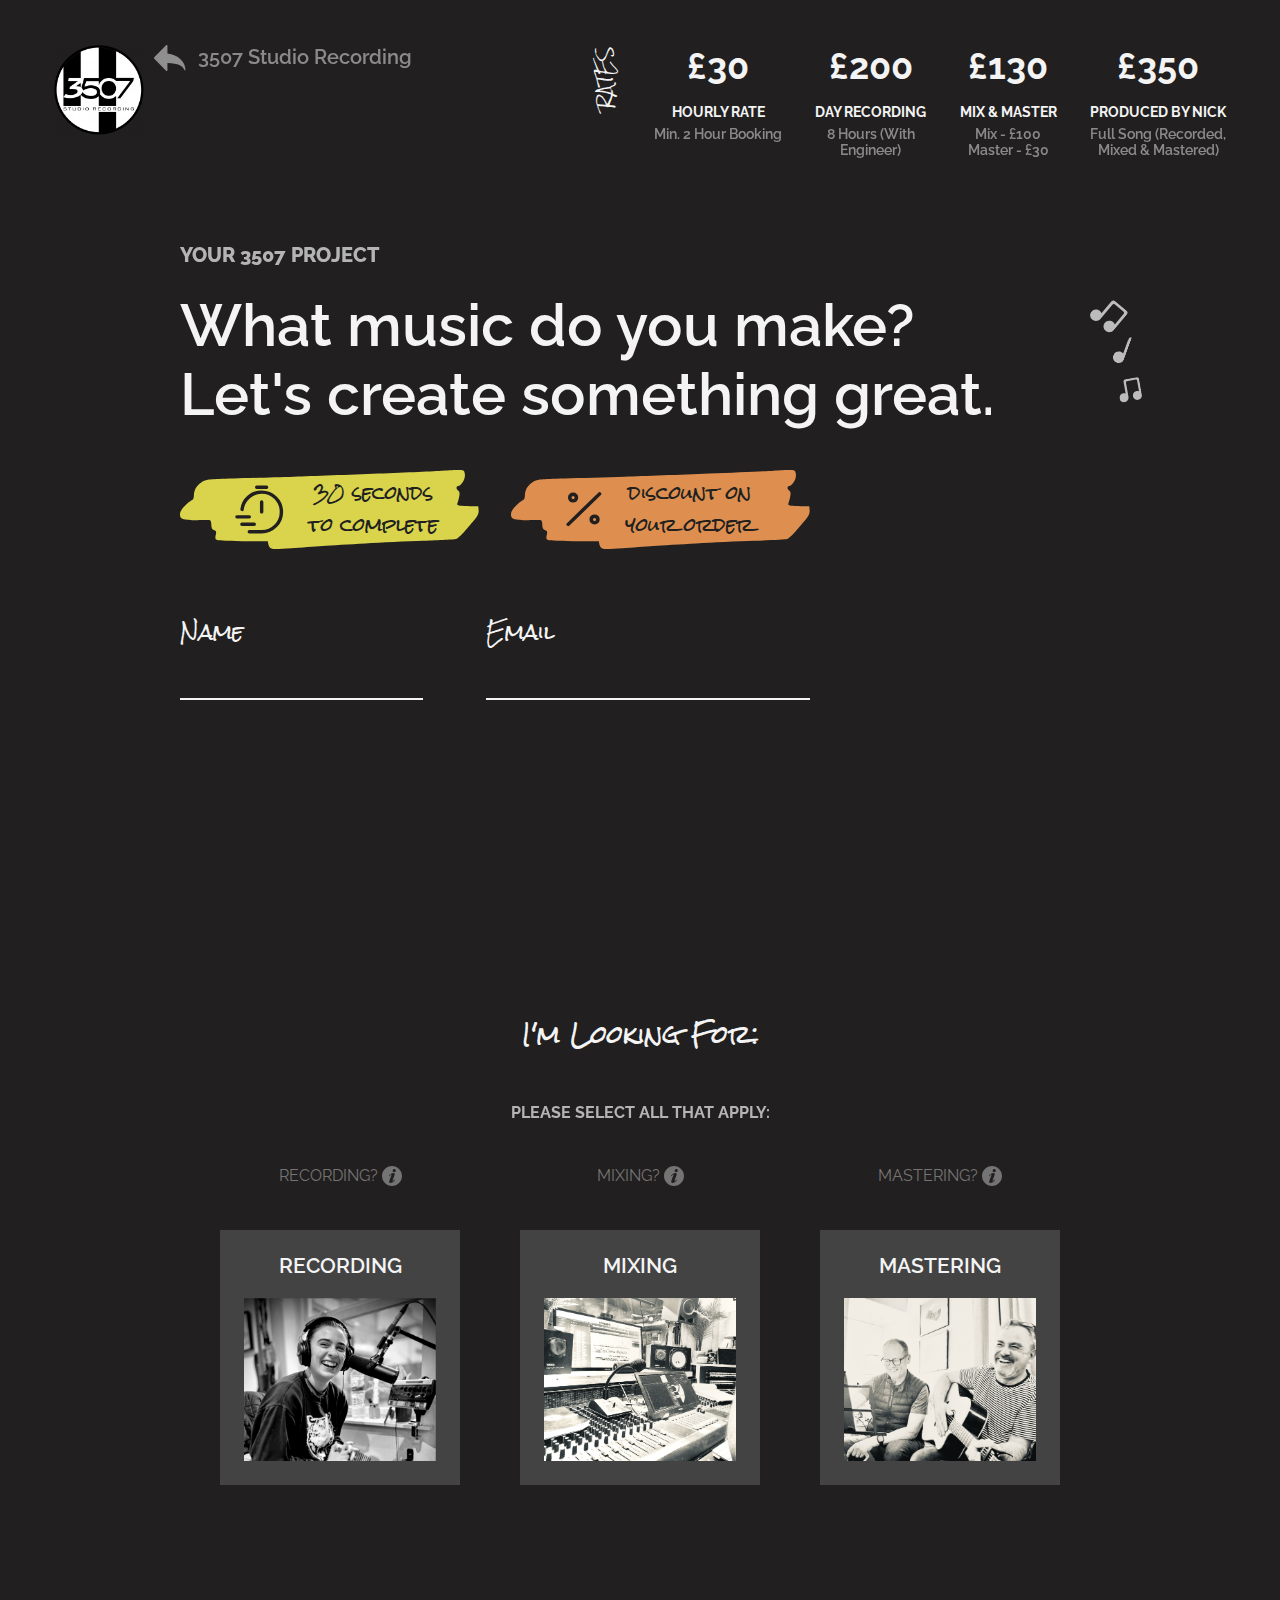
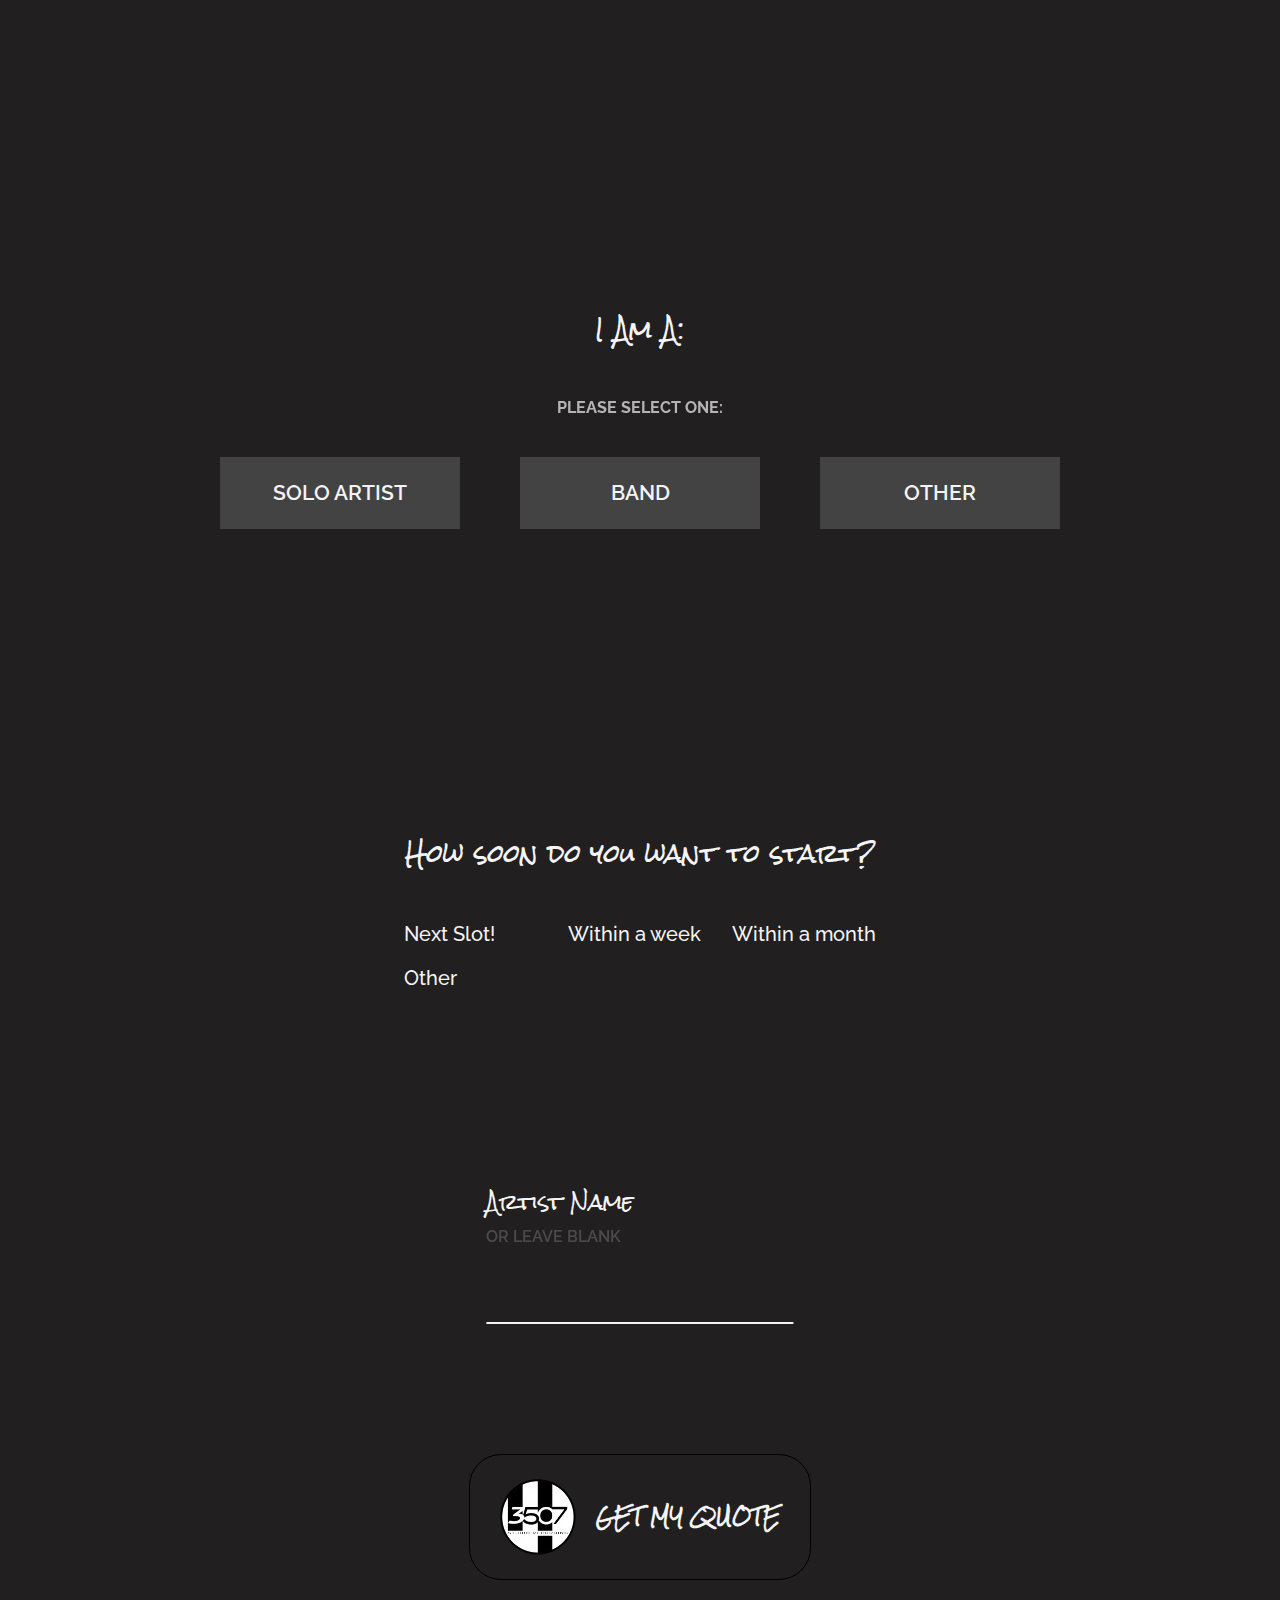
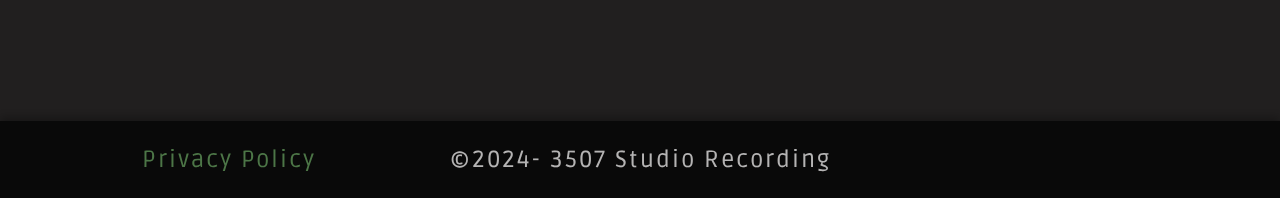
==== commit c4705530: "s" ====
--- a/index.html
+++ b/index.html
@@ -5,11 +5,9 @@
     <meta name="viewport" content="width=device-width, initial-scale=1.0">
     <title>3507 Enquiries</title>
     <!-- Styles -->
-    <link rel="stylesheet" href="old-style.css">
     <link rel="stylesheet" href="style.css">
     <!-- Scripts -->
     <script src="script.js" defer></script>
-    <script src="old-script.js" defer></script>
   </head>
   <body>
 
@@ -136,7 +134,7 @@
 
               <!-- info -->
               <div class="info-text blue"
-                data-info="Recording involves capturing your music in its rawest form; laying down each track with extreme precision. At 3507, you’ll have access to top-tier equipment and a creative environment that allows your music to impress, whether you’re a solo artist, band, or spoken word vocalist.">
+                data-info="Recording involves capturing your music in its rawest form; laying down each track with precision. At 3507, you’ll have access to top-tier equipment and a creative environment that allows your music to impress, whether you’re a solo artist, band, or spoken word vocalist.">
                 RECORDING?
                 <svg fill="currentColor" width="800px" height="800px" viewBox="0 0 1920 1920" xmlns="http://www.w3.org/2000/svg"><path d="M960 0c530.193 0 960 429.807 960 960s-429.807 960-960 960S0 1490.193 0 960 429.807 0 960 0Zm223.797 707.147c-28.531-29.561-67.826-39.944-109.227-39.455-55.225.657-114.197 20.664-156.38 40.315-100.942 47.024-178.395 130.295-242.903 219.312-11.616 16.025-17.678 34.946 2.76 49.697 17.428 12.58 29.978 1.324 40.49-9.897l.69-.74c.801-.862 1.591-1.72 2.37-2.565 11.795-12.772 23.194-25.999 34.593-39.237l2.85-3.31 2.851-3.308c34.231-39.687 69.056-78.805 115.144-105.345 27.4-15.778 47.142 8.591 42.912 35.963-2.535 16.413-11.165 31.874-17.2 47.744-21.44 56.363-43.197 112.607-64.862 168.888-23.74 61.7-47.405 123.425-70.426 185.398l-2 5.38-1.998 5.375c-20.31 54.64-40.319 108.872-53.554 165.896-10.575 45.592-24.811 100.906-4.357 145.697 11.781 25.8 36.77 43.532 64.567 47.566 37.912 5.504 78.906 6.133 116.003-2.308 19.216-4.368 38.12-10.07 56.57-17.005 56.646-21.298 108.226-54.146 154.681-92.755 47.26-39.384 88.919-85.972 126.906-134.292 12.21-15.53 27.004-32.703 31.163-52.596 3.908-18.657-12.746-45.302-34.326-34.473-11.395 5.718-19.929 19.867-28.231 29.27-10.42 11.798-21.044 23.423-31.786 34.92-21.488 22.987-43.513 45.463-65.634 67.831-13.54 13.692-30.37 25.263-47.662 33.763-21.59 10.609-38.785-1.157-36.448-25.064 2.144-21.954 7.515-44.145 15.046-64.926 30.306-83.675 61.19-167.135 91.834-250.686 19.157-52.214 38.217-104.461 56.999-156.816 17.554-48.928 32.514-97.463 38.834-149.3 4.357-35.71-4.9-72.647-30.269-98.937Zm63.72-401.498c-91.342-35.538-200.232 25.112-218.574 121.757-13.25 69.784 13.336 131.23 67.998 157.155 105.765 50.16 232.284-29.954 232.29-147.084.005-64.997-28.612-111.165-81.715-131.828Z" fill-rule="evenodd" /></svg>
               </div>
@@ -162,7 +160,7 @@
 
               <!-- info -->
               <div class="info-text green"
-                data-info="Mixing is where your track begins to take shape. All the individual track elements are expertly blended to create a cohesive piece of music for you. This involves everything from adjusting levels, applying effects, and panning sounds to masterfully bring your music to life.">
+                data-info="Mixing is where your track begins to take shape. All the individual track elements are blended to create a cohesive piece of music for you. This involves everything from adjusting levels, applying effects, and panning sounds to masterfully bring your music to life.">
                 MIXING?
                 <svg fill="currentColor" width="800px" height="800px" viewBox="0 0 1920 1920" xmlns="http://www.w3.org/2000/svg"><path d="M960 0c530.193 0 960 429.807 960 960s-429.807 960-960 960S0 1490.193 0 960 429.807 0 960 0Zm223.797 707.147c-28.531-29.561-67.826-39.944-109.227-39.455-55.225.657-114.197 20.664-156.38 40.315-100.942 47.024-178.395 130.295-242.903 219.312-11.616 16.025-17.678 34.946 2.76 49.697 17.428 12.58 29.978 1.324 40.49-9.897l.69-.74c.801-.862 1.591-1.72 2.37-2.565 11.795-12.772 23.194-25.999 34.593-39.237l2.85-3.31 2.851-3.308c34.231-39.687 69.056-78.805 115.144-105.345 27.4-15.778 47.142 8.591 42.912 35.963-2.535 16.413-11.165 31.874-17.2 47.744-21.44 56.363-43.197 112.607-64.862 168.888-23.74 61.7-47.405 123.425-70.426 185.398l-2 5.38-1.998 5.375c-20.31 54.64-40.319 108.872-53.554 165.896-10.575 45.592-24.811 100.906-4.357 145.697 11.781 25.8 36.77 43.532 64.567 47.566 37.912 5.504 78.906 6.133 116.003-2.308 19.216-4.368 38.12-10.07 56.57-17.005 56.646-21.298 108.226-54.146 154.681-92.755 47.26-39.384 88.919-85.972 126.906-134.292 12.21-15.53 27.004-32.703 31.163-52.596 3.908-18.657-12.746-45.302-34.326-34.473-11.395 5.718-19.929 19.867-28.231 29.27-10.42 11.798-21.044 23.423-31.786 34.92-21.488 22.987-43.513 45.463-65.634 67.831-13.54 13.692-30.37 25.263-47.662 33.763-21.59 10.609-38.785-1.157-36.448-25.064 2.144-21.954 7.515-44.145 15.046-64.926 30.306-83.675 61.19-167.135 91.834-250.686 19.157-52.214 38.217-104.461 56.999-156.816 17.554-48.928 32.514-97.463 38.834-149.3 4.357-35.71-4.9-72.647-30.269-98.937Zm63.72-401.498c-91.342-35.538-200.232 25.112-218.574 121.757-13.25 69.784 13.336 131.23 67.998 157.155 105.765 50.16 232.284-29.954 232.29-147.084.005-64.997-28.612-111.165-81.715-131.828Z" fill-rule="evenodd" /></svg>
               </div>
@@ -214,6 +212,7 @@
 
         </div>
 
+
         <!-- Q2 - Booking For [FOR_SOLO,BAND,SW,OTHER] -->
         <div class="question" id="q2">
           <h2>I Am A: </h2>
@@ -221,59 +220,52 @@
         
           <div class="large-boxes">
             <!-- Solo Artist -->
-            <div class="box-wrapper">
-              <label class="option large-box" onclick="showSections('.artist'); changeLabelText('ARTIST NAME:')">
-                <input type="radio" id="FOR_SOLO" name="artist_type" value="SOLO" required>
-                <div class="highlight-container">
-                  <h1>SOLO ARTIST</h1>
-                  <svg class="highlight-stroke" xmlns="http://www.w3.org/2000/svg" viewBox="0 0 500 100" preserveAspectRatio="none">
-                    <path d="M10 50 Q 250 0 490 50" fill="none" 
-                    stroke="yellow" stroke-width="80" stroke-linecap="round" stroke-dasharray="500" stroke-dashoffset="500" />
-                  </svg>
-                </div>
-              </label>
-            </div>
+            <label class="option large-box" onclick="showSections('.artist'); changeLabelText('ARTIST NAME:')">
+              <input type="radio" id="FOR_SOLO" name="artist_type" value="SOLO" required>
+              <div class="highlight-container">
+                <h1>SOLO ARTIST</h1>
+                <svg class="highlight-stroke" xmlns="http://www.w3.org/2000/svg" viewBox="0 0 500 100" preserveAspectRatio="none">
+                  <path d="M10 50 Q 250 0 490 50" fill="none" 
+                  stroke="orange" stroke-width="80" stroke-linecap="round" stroke-dasharray="500" stroke-dashoffset="500" />
+                </svg>
+              </div>
+            </label>
         
             <!-- Band -->
-            <div class="box-wrapper">
-              <label class="option large-box" onclick="showSections('.band'); changeLabelText('BAND NAME:')">
-                <input type="radio" id="FOR_BAND" name="artist_type" value="BAND">
-                <div class="highlight-container">
-                  <h1>BAND</h1>
-                  <svg class="highlight-stroke" xmlns="http://www.w3.org/2000/svg" viewBox="0 0 500 100" preserveAspectRatio="none">
-                    <path d="M10 50 Q 250 0 490 50" fill="none" 
-                    stroke="yellow" stroke-width="80" stroke-linecap="round" stroke-dasharray="500" stroke-dashoffset="500" />
-                  </svg>
-                </div>
-              </label>
-            </div>
+            <label class="option large-box" onclick="showSections('.band'); changeLabelText('BAND NAME:')">
+              <input type="radio" id="FOR_BAND" name="artist_type" value="BAND">
+              <div class="highlight-container">
+                <h1>BAND</h1>
+                <svg class="highlight-stroke" xmlns="http://www.w3.org/2000/svg" viewBox="0 0 500 100" preserveAspectRatio="none">
+                  <path d="M10 50 Q 250 0 490 50" fill="none" 
+                  stroke="#00BFFF" stroke-width="80" stroke-linecap="round" stroke-dasharray="500" stroke-dashoffset="500" />
+                </svg>
+              </div>
+            </label>
         
             <!-- Spoken Word Vocalist -->
-            <div class="box-wrapper">
-              <label class="option large-box" onclick="showSections('.spoken-word')">
-                <input type="radio" id="FOR_SW" name="artist_type" value="SPOKEN_WORD">
-                <div class="highlight-container">
-                  <h1>SPOKEN WORD VOCALIST</h1>
-                  <svg class="highlight-stroke" xmlns="http://www.w3.org/2000/svg" viewBox="0 0 500 100" preserveAspectRatio="none">
-                    <path d="M10 50 Q 250 0 490 50" fill="none" 
-                    stroke="yellow" stroke-width="80" stroke-linecap="round" stroke-dasharray="500" stroke-dashoffset="500" />
-                  </svg>
-                </div>
-              </label>
-            </div>
+            <!-- <label class="option large-box" onclick="showSections('.spoken-word')">
+              <input type="radio" id="FOR_SW" name="artist_type" value="SPOKEN_WORD">
+              <div class="highlight-container">
+                <h1>SPOKEN WORD VOCALIST</h1>
+                <svg class="highlight-stroke" xmlns="http://www.w3.org/2000/svg" viewBox="0 0 500 100" preserveAspectRatio="none">
+                  <path d="M10 50 Q 250 0 490 50" fill="none" 
+                  stroke="orange" stroke-width="80" stroke-linecap="round" stroke-dasharray="500" stroke-dashoffset="500" />
+                </svg>
+              </div>
+            </label> -->
         
             <!-- Other -->
-            <div class="box-wrapper">
-              <label class="option large-box orange-hue" onclick="addOtherInput(event); showSections()">
-                <input type="radio" id="FOR_OTHER" name="artist_type" value="OTHER">
-                <div class="highlight-container">
-                  <h1>OTHER</h1>
-                  <svg class="highlight-stroke" xmlns="http://www.w3.org/2000/svg" viewBox="0 0 500 100" preserveAspectRatio="none">
-                    <path d="M10 50 Q 250 0 490 50" fill="none" stroke="orange" stroke-width="80" stroke-linecap="round" stroke-dasharray="500" stroke-dashoffset="500"/>
-                  </svg>
-                </div>
-              </label>
-            </div>
+            <label class="option large-box orange-hue" onclick="addOtherInput(event); showSections()">
+              <input type="radio" id="FOR_OTHER" name="artist_type" value="OTHER">
+              <div class="highlight-container">
+                <h1>OTHER</h1>
+                <svg class="highlight-stroke" xmlns="http://www.w3.org/2000/svg" viewBox="0 0 500 100" preserveAspectRatio="none">
+                  <path d="M10 50 Q 250 0 490 50" fill="none" 
+                  stroke="#D94FBF" stroke-width="80" stroke-linecap="round" stroke-dasharray="500" stroke-dashoffset="500"/>
+                </svg>
+              </div>
+            </label>
           </div>
         </div>
 
@@ -281,7 +273,7 @@
         <!-- Instruments Offered -->
         <div class="question artist band recording">
           <h2>Instruments Offered By 3507</h2>
-          <h3>Select Any You Wish To Use:</h3>
+          <h3 class="nobreak">SELECT ANY YOU WISH TO USE:</h3>
           <div class="tick-boxes">
             <label class="option btn-posnawr">
               <input type="checkbox" id="electric-guitar" name="instrument"
@@ -314,44 +306,7 @@
             </label>
           </div>
         </div>
-        
-
-        <!-- Artist/Band Name [ARTIST_NAME] -->
-        <div class="form-item text-input artist band">
-          <label for="ARTIST_NAME"></label>
-          <input type="text" id="ARTIST_NAME" name="ARTIST_NAME">
-        </div>
-
-        <!-- I Want To Record [TYPE_SINGLE,MULTI,OTHER] -->
-        <div class="question recording">
-          <h2>I Want To Record: </h2>
-          <div class="tick-boxes">
-            <label class="option btn-posnawr artist band">
-              <input type="radio" id="TYPE_SINGLE" name="record_type"
-                value="1_SONG" required>
-              <p>A Song</p>
-              <span></span>
-            </label>
-            <label class="option btn-posnawr artist band">
-              <input type="radio" id="TYPE_MULTI" name="record_type"
-                value="ALBUM_EP">
-              <p>Album / EP</p>
-              <span></span>
-            </label>
-            <label class="option btn-posnawr spoken-word">
-              <input type="radio" id="TYPE_SW" name="record_type"
-                value="SPOKEN_WORD">
-              <p>Spoken Word</p>
-              <span></span>
-            </label>
-            <label class="option btn-posnawr" onclick="addOtherInput(event)">
-              <input type="radio" id="TYPE_OTHER" name="record_type"
-                value="OTHER">
-              <p>Other</p>
-              <span></span>
-            </label>
-          </div>
-        </div>
+
 
         <!-- Music Genre [GENRE]-->
         <div class="question artist band">
@@ -387,6 +342,39 @@
           </div>
         </div>
 
+
+        <!-- I Want To Record [TYPE_SINGLE,MULTI,OTHER] -->
+        <div class="question recording">
+          <h2>I Want To Record: </h2>
+          <div class="tick-boxes">
+            <label class="option btn-posnawr artist band">
+              <input type="radio" id="TYPE_SINGLE" name="record_type"
+                value="1_SONG" required>
+              <p>A Song</p>
+              <span></span>
+            </label>
+            <label class="option btn-posnawr artist band">
+              <input type="radio" id="TYPE_MULTI" name="record_type"
+                value="ALBUM_EP">
+              <p>Album / EP</p>
+              <span></span>
+            </label>
+            <label class="option btn-posnawr spoken-word">
+              <input type="radio" id="TYPE_SW" name="record_type"
+                value="SPOKEN_WORD">
+              <p>Spoken Word</p>
+              <span></span>
+            </label>
+            <label class="option btn-posnawr" onclick="addOtherInput(event)">
+              <input type="radio" id="TYPE_OTHER" name="record_type"
+                value="OTHER">
+              <p>Other</p>
+              <span></span>
+            </label>
+          </div>
+        </div>
+
+
         <!-- Session Musicians Needed -->
         <div class="question artist band recording">
           <h2>Extra Session Musicians Needed?</h2>
@@ -415,6 +403,7 @@
             </label>
           </div>
         </div>
+
 
         <!-- Equipment to Bring -->
         <div class="question recording">
@@ -438,6 +427,7 @@
           </div>
         </div>
 
+
         <!-- Session Timing -->
         <div class="question">
           <h2>How soon do you want to start?</h2>
@@ -468,6 +458,7 @@
             </label>
           </div>
         </div>
+
 
         <!-- Session Goals -->
         <div class="question artist band spoken-word">
@@ -487,6 +478,15 @@
             </label>
           </div>
         </div>
+        
+
+        <!-- Artist/Band Name [ARTIST_NAME] -->
+        <div class="form-input artist-name">
+          <label for="ARTIST_NAME">Artist Name</label>
+          <p>OR LEAVE BLANK</p>
+          <input class="input-box artist-input" type="text" id="ARTIST_NAME" name="ARTIST_NAME" autocomplete="off">
+        </div>
+
 
         <!-- Get Package Button -->
         <button type="submit" class="access-button collision-btn"
@@ -502,5 +502,14 @@
       <img class="right-banner unselectable" src="images/right-banner.png">
     </form>
 
+
+
+    <!-- Footer -->
+    <footer>
+      <a href="https://3507.co.uk/privacy-policy/">Privacy Policy</a>
+      <span>©2024- 3507 Studio Recording</span>
+    </footer>
+
+
   </body>
 </html>--- a/style.css
+++ b/style.css
@@ -1,5 +1,8 @@
 @import url('https://fonts.googleapis.com/css2?family=Raleway:wght@400;500;600;700&display=swap');
 @import url('https://fonts.googleapis.com/css2?family=Rock+Salt&display=swap');
+@import url('https://fonts.googleapis.com/css2?family=Roboto+Mono:wght@400&display=swap');
+@import url('https://fonts.googleapis.com/css2?family=Ruda:wght@400&display=swap');
+
 
 :root {
 
@@ -110,6 +113,20 @@
 
 
 
+/* ROBOTO MONO FONT */
+/* :root {
+  --primary-font: 'Roboto Mono', sans-serif;
+}
+* {
+  font-family: var(--primary-font);
+  letter-spacing: 0.5px;
+}
+.project-subtitle {
+  letter-spacing: -2px;
+} */
+
+
+
 /* MAIN CSS */
 
 html {
@@ -127,6 +144,7 @@
   display: flex;
   flex-direction: column;
   gap: 22vmin;
+  padding-bottom: calc(var(--top-padding)/4);
 }
 
 
@@ -146,17 +164,21 @@
   gap: 24px;
   position: relative;
 }
+.project-title,
+.project-subtitle {
+  font-family: var(--primary-font);
+}
 .project-title {
   font-size: 20px;
   font-weight: 800;
 }
 .project-subtitle {
+
+  /* font-family: 'Raleway', sans-serif;
+  letter-spacing: unset; */
+
   font-size: 6.5vmin;
   font-weight: 600;
-}
-.project-title,
-.project-subtitle {
-  font-family: var(--primary-font);
 }
 .music-note {
   width: 80px;
@@ -255,17 +277,17 @@
   display: flex;
   align-items: start;
 }
+.home-and-arrow {
+  margin-left: 88px;
+}
 .logo {
   width: 10vmin;
   height: auto;
   position: fixed;
 }
-.home-and-arrow {
-  margin-left: 72px;
-}
 .home-text {
   color: var(--white);
-  font-size: 2.8vmin;
+  font-size: 20px;
   font-weight: 600;
 }
 .back-arrow {
@@ -369,13 +391,22 @@
   font-size: var(--box-title);
   border-radius: var(--radius) !important;
 }
-.large-box:has(input[type="checkbox"]:checked) {
+.large-box:has(input:checked) {
   background-color: var(--white);
   color: var(--black);
 }
 .large-box img {
   width: 92% !important;
   border-radius: var(--radius) !important;
+}
+
+.form-input {
+  display: flex;
+  flex-direction: column;
+}
+.form-section {
+  width: 100%;
+  max-width: 630px;
 }
 
 
@@ -783,10 +814,10 @@
 
 .highlight-stroke {
   position: absolute;
-  width: 118%;
+  width: 115%;
   height: 100%;
   top: 50%;
-  left: -9%;
+  left: -8%;
   transform: translateY(-50%);
   pointer-events: none;
   z-index: -1;
@@ -1076,6 +1107,7 @@
 
 /* Hidden pop-up box */
 .info-text::after {
+  font-family: 'Raleway', sans-serif;
   content: attr(data-info);
   position: absolute;
   bottom: 120%; /* Above the icon */
@@ -1207,4 +1239,75 @@
 
 .nobreak {
   white-space: nowrap;
-}+}
+
+
+.artist-name {
+  width: 24vw;
+  position: relative;
+  margin-bottom: 120px;
+  /* text-align: center; */
+}
+
+:root {
+  --color1: rgb(217, 184, 106);
+}
+
+.artist-input {
+  height: 60px;
+  width: 100%;
+  max-width: 100%;
+  font-size: 22px;
+  text-align: center;
+  font-family: var(--secondary-font);
+  color: var(--white); /* Make the text transparent */
+  text-shadow: 
+    0px 0px 4px rgba(255, 217, 0, 0.7),
+    0px 0px 8px rgba(255, 217, 0, 0.3);
+  position: absolute;
+  top: 50%;
+  left: 50%;
+  transform: translate(-50%, 80%);
+  
+  transition: width 0.8s ease, transform 0.8s ease, left 0.8s ease;
+}
+
+.artist-name p {
+  margin-bottom: 8px;
+  opacity: 0.2;
+  font-weight: 600;
+}
+
+
+
+/* Footer Styles */
+footer {
+  background-color: black;
+  color: #ddd;
+  font-weight: 400;
+  font-family: 'Ruda', sans-serif;
+  font-size: 2.6vmin;
+  letter-spacing: 2px;
+  padding: 16px;
+  display: grid;
+  grid-template-columns: 1fr auto 1fr;
+  text-align: center;
+  align-items: center;
+  box-shadow: 0 -4px 8px rgba(0, 0, 0, 0.4);
+  opacity: 0.7;
+}
+
+footer a {
+  color: #5f9b58;
+  text-decoration: none;
+}
+footer span {
+  color: var(--white);
+}
+
+footer span, footer a {
+  display: flex;
+  padding: 8px;
+  justify-content: center;
+  align-items: center;
+}
